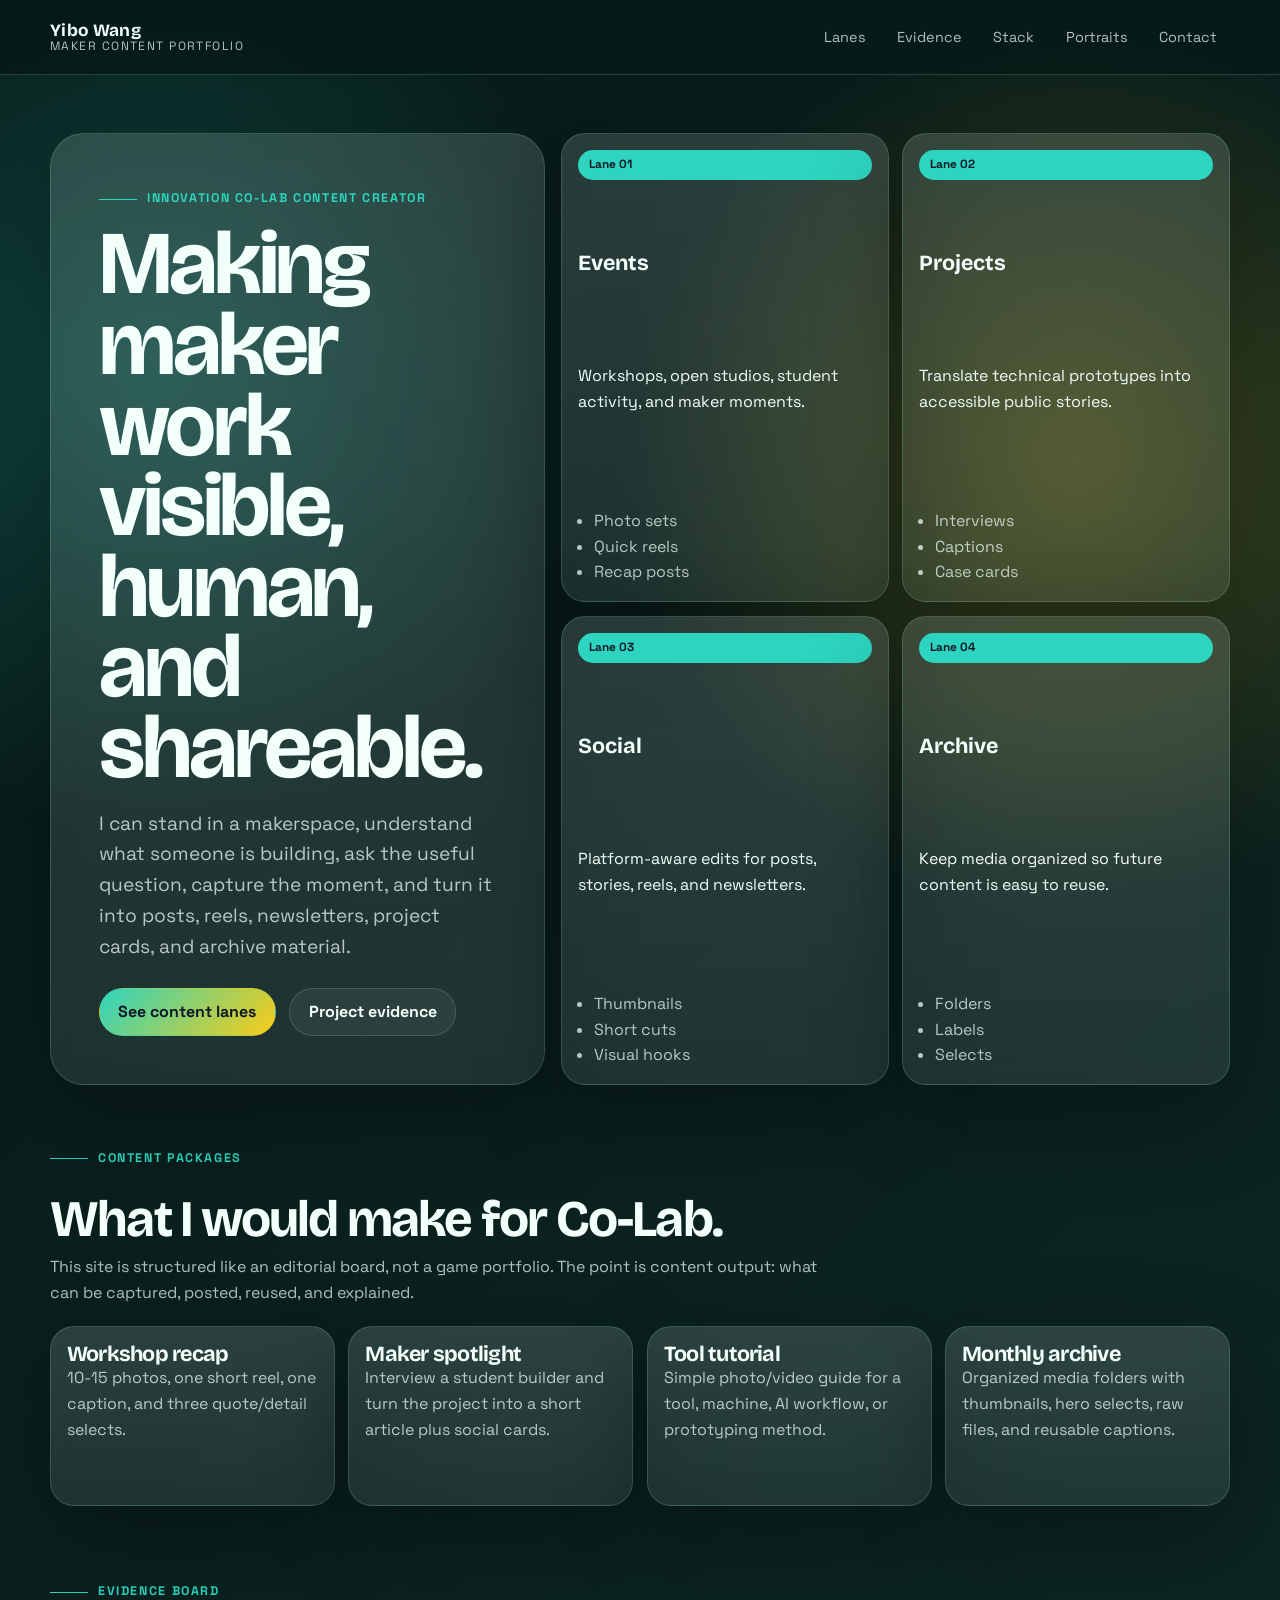
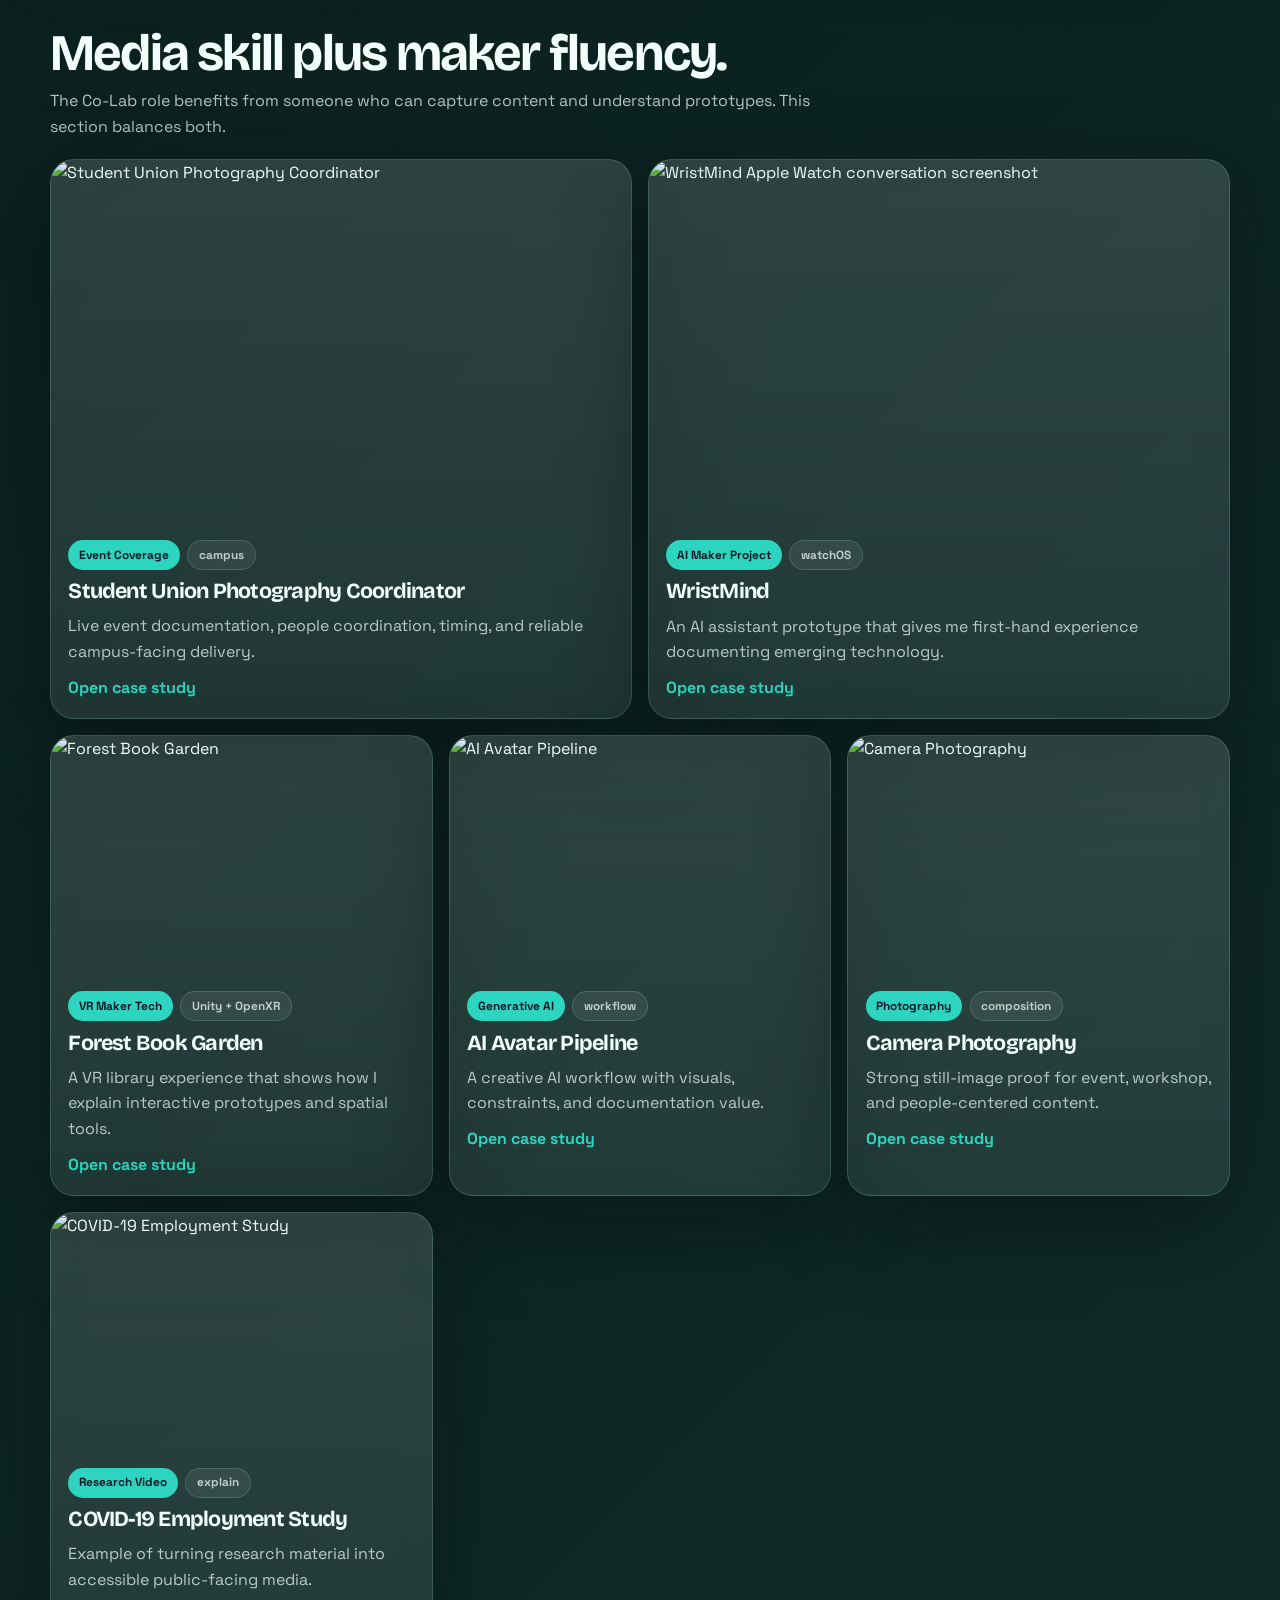
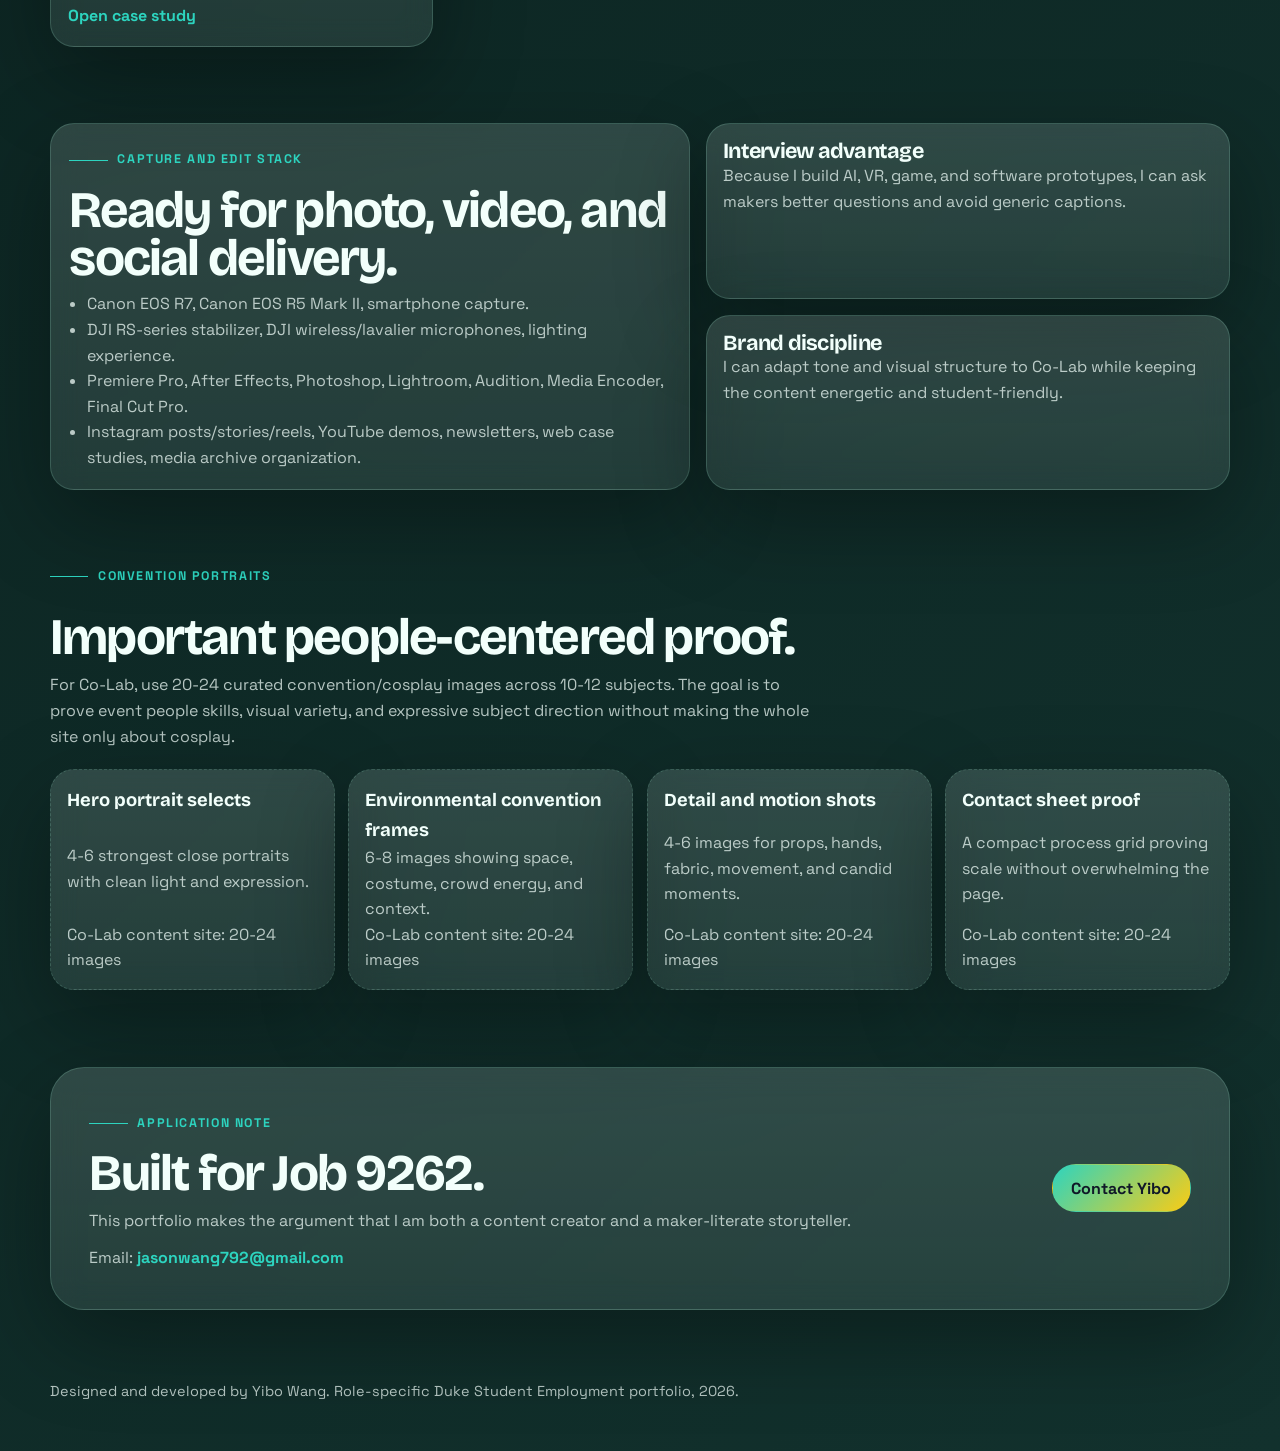
==== index.html @ 89c92d52 "Build role-specific Duke portfolio site shell" ====
<!DOCTYPE html><html lang="en"><head><meta charset="UTF-8"><meta name="viewport" content="width=device-width, initial-scale=1.0"><title>Yibo Wang | Innovation Co-Lab Content Creator Portfolio</title><meta name="description" content="Role-specific content creator portfolio for Duke Innovation Co-Lab."><meta property="og:title" content="Yibo Wang | Innovation Co-Lab Content Creator Portfolio"><meta property="og:description" content="Role-specific content creator portfolio for Duke Innovation Co-Lab."><meta property="og:type" content="website"><link rel="preconnect" href="https://fonts.googleapis.com"><link rel="preconnect" href="https://fonts.gstatic.com" crossorigin><link href="https://fonts.googleapis.com/css2?family=Bricolage+Grotesque:wght@500;700;800&family=Space+Grotesk:wght@400;500;700&display=swap" rel="stylesheet"><link rel="stylesheet" href="assets/css/role-site.css"></head><body class="theme-maker"><header class="site-header"><div class="container header-row"><a class="brand" href="#top"><strong>Yibo Wang</strong><span>Maker Content Portfolio</span></a><nav class="site-nav"><ul><li><a href="#lanes">Lanes</a></li><li><a href="#features">Evidence</a></li><li><a href="#gear">Stack</a></li><li><a href="#portraits">Portraits</a></li><li><a href="#contact">Contact</a></li></ul></nav></div></header><main id="top">
<section class="maker-hero"><div class="container maker-board"><div class="maker-intro card"><div class="eyebrow">Innovation Co-Lab Content Creator</div><h1>Making maker work visible, human, and shareable.</h1><p class="lede">I can stand in a makerspace, understand what someone is building, ask the useful question, capture the moment, and turn it into posts, reels, newsletters, project cards, and archive material.</p><div class="actions"><a class="button" href="#lanes">See content lanes</a><a class="button-secondary" href="#features">Project evidence</a></div></div><div class="content-lanes"><article class="lane"><span class="tag">Lane 01</span><strong>Events</strong><p>Workshops, open studios, student activity, and maker moments.</p><ul><li>Photo sets</li><li>Quick reels</li><li>Recap posts</li></ul></article><article class="lane"><span class="tag">Lane 02</span><strong>Projects</strong><p>Translate technical prototypes into accessible public stories.</p><ul><li>Interviews</li><li>Captions</li><li>Case cards</li></ul></article><article class="lane"><span class="tag">Lane 03</span><strong>Social</strong><p>Platform-aware edits for posts, stories, reels, and newsletters.</p><ul><li>Thumbnails</li><li>Short cuts</li><li>Visual hooks</li></ul></article><article class="lane"><span class="tag">Lane 04</span><strong>Archive</strong><p>Keep media organized so future content is easy to reuse.</p><ul><li>Folders</li><li>Labels</li><li>Selects</li></ul></article></div></div></section>
<section class="section" id="lanes"><div class="container"><div class="section-heading"><div class="eyebrow">Content packages</div><h2>What I would make for Co-Lab.</h2><p>This site is structured like an editorial board, not a game portfolio. The point is content output: what can be captured, posted, reused, and explained.</p></div><div class="package-grid"><article class="mini-card"><h3>Workshop recap</h3><p>10-15 photos, one short reel, one caption, and three quote/detail selects.</p></article><article class="mini-card"><h3>Maker spotlight</h3><p>Interview a student builder and turn the project into a short article plus social cards.</p></article><article class="mini-card"><h3>Tool tutorial</h3><p>Simple photo/video guide for a tool, machine, AI workflow, or prototyping method.</p></article><article class="mini-card"><h3>Monthly archive</h3><p>Organized media folders with thumbnails, hero selects, raw files, and reusable captions.</p></article></div></div></section>
<section class="section" id="features"><div class="container"><div class="section-heading"><div class="eyebrow">Evidence board</div><h2>Media skill plus maker fluency.</h2><p>The Co-Lab role benefits from someone who can capture content and understand prototypes. This section balances both.</p></div><div class="maker-feature-grid"><article class="work-card"><img src="assets/images/volunteer-project1.JPG" alt="Student Union Photography Coordinator"><div class="card-body"><div class="tag-row"><span class="tag">Event Coverage</span><span class="pill">campus</span></div><h3>Student Union Photography Coordinator</h3><p>Live event documentation, people coordination, timing, and reliable campus-facing delivery.</p><a class="project-link" href="projects/volunteer-project1.html">Open case study</a></div></article><article class="work-card"><img src="assets/images/wristmind/conversation.png" alt="WristMind Apple Watch conversation screenshot"><div class="card-body"><div class="tag-row"><span class="tag">AI Maker Project</span><span class="pill">watchOS</span></div><h3>WristMind</h3><p>An AI assistant prototype that gives me first-hand experience documenting emerging technology.</p><a class="project-link" href="projects/wristmind.html">Open case study</a></div></article><article class="work-card"><img src="assets/images/game-project1.png" alt="Forest Book Garden"><div class="card-body"><div class="tag-row"><span class="tag">VR Maker Tech</span><span class="pill">Unity + OpenXR</span></div><h3>Forest Book Garden</h3><p>A VR library experience that shows how I explain interactive prototypes and spatial tools.</p><a class="project-link" href="projects/game-project1.html">Open case study</a></div></article><article class="work-card"><img src="assets/images/research-project2.png" alt="AI Avatar Pipeline"><div class="card-body"><div class="tag-row"><span class="tag">Generative AI</span><span class="pill">workflow</span></div><h3>AI Avatar Pipeline</h3><p>A creative AI workflow with visuals, constraints, and documentation value.</p><a class="project-link" href="projects/research-project2.html">Open case study</a></div></article><article class="work-card"><img src="assets/images/photography-project1.JPG" alt="Camera Photography"><div class="card-body"><div class="tag-row"><span class="tag">Photography</span><span class="pill">composition</span></div><h3>Camera Photography</h3><p>Strong still-image proof for event, workshop, and people-centered content.</p><a class="project-link" href="projects/photography-project1.html">Open case study</a></div></article><article class="work-card"><img src="assets/images/video-project2.png" alt="COVID-19 Employment Study"><div class="card-body"><div class="tag-row"><span class="tag">Research Video</span><span class="pill">explain</span></div><h3>COVID-19 Employment Study</h3><p>Example of turning research material into accessible public-facing media.</p><a class="project-link" href="projects/video-project2.html">Open case study</a></div></article></div></div></section>
<section class="section" id="gear"><div class="container editorial-grid"><div class="gear-card"><div class="eyebrow">Capture and edit stack</div><h2>Ready for photo, video, and social delivery.</h2><ul><li>Canon EOS R7, Canon EOS R5 Mark II, smartphone capture.</li><li>DJI RS-series stabilizer, DJI wireless/lavalier microphones, lighting experience.</li><li>Premiere Pro, After Effects, Photoshop, Lightroom, Audition, Media Encoder, Final Cut Pro.</li><li>Instagram posts/stories/reels, YouTube demos, newsletters, web case studies, media archive organization.</li></ul></div><div class="editorial-stack"><article class="mini-card"><h3>Interview advantage</h3><p>Because I build AI, VR, game, and software prototypes, I can ask makers better questions and avoid generic captions.</p></article><article class="mini-card"><h3>Brand discipline</h3><p>I can adapt tone and visual structure to Co-Lab while keeping the content energetic and student-friendly.</p></article></div></div></section>
<section class="section" id="portraits"><div class="container"><div class="section-heading"><div class="eyebrow">Convention portraits</div><h2>Important people-centered proof.</h2><p>For Co-Lab, use 20-24 curated convention/cosplay images across 10-12 subjects. The goal is to prove event people skills, visual variety, and expressive subject direction without making the whole site only about cosplay.</p></div><div class="grid-4"><article class="placeholder-card"><strong>Hero portrait selects</strong><span>4-6 strongest close portraits with clean light and expression.</span><span>Co-Lab content site: 20-24 images</span></article><article class="placeholder-card"><strong>Environmental convention frames</strong><span>6-8 images showing space, costume, crowd energy, and context.</span><span>Co-Lab content site: 20-24 images</span></article><article class="placeholder-card"><strong>Detail and motion shots</strong><span>4-6 images for props, hands, fabric, movement, and candid moments.</span><span>Co-Lab content site: 20-24 images</span></article><article class="placeholder-card"><strong>Contact sheet proof</strong><span>A compact process grid proving scale without overwhelming the page.</span><span>Co-Lab content site: 20-24 images</span></article></div></div></section>
<section class="section" id="contact"><div class="container contact-card card"><div><div class="eyebrow">Application note</div><h2>Built for Job 9262.</h2><p>This portfolio makes the argument that I am both a content creator and a maker-literate storyteller.</p><p>Email: <a class="project-link" href="mailto:jasonwang792@gmail.com">jasonwang792@gmail.com</a></p></div><a class="button" href="mailto:jasonwang792@gmail.com">Contact Yibo</a></div></section>
</main><footer class="footer"><div class="container">Designed and developed by Yibo Wang. Role-specific Duke Student Employment portfolio, 2026.</div></footer></body></html>
---- assets/css/role-site.css ----
:root {
  --bg: #0c111d;
  --bg2: #152036;
  --surface: rgba(255,255,255,.08);
  --surface2: rgba(255,255,255,.13);
  --text: #f7f3ea;
  --muted: rgba(247,243,234,.72);
  --line: rgba(255,255,255,.16);
  --accent: #6ee7b7;
  --accent2: #60a5fa;
  --ink: #101828;
  --shadow: 0 30px 90px rgba(0,0,0,.32);
  --radius-xl: 34px;
  --radius-lg: 24px;
  --radius-md: 16px;
  --max: 1180px;
}
.theme-cinema { --bg:#130d0b; --bg2:#281611; --surface:rgba(255,241,224,.09); --surface2:rgba(255,241,224,.15); --text:#fff6ed; --muted:rgba(255,246,237,.72); --line:rgba(255,214,173,.18); --accent:#ffb703; --accent2:#f97316; }
.theme-maker { --bg:#071a18; --bg2:#12312d; --surface:rgba(237,255,249,.09); --surface2:rgba(237,255,249,.15); --text:#f2fffb; --muted:rgba(242,255,251,.73); --line:rgba(165,243,214,.18); --accent:#2dd4bf; --accent2:#facc15; }
.theme-athletics { --bg:#001a57; --bg2:#062d78; --surface:rgba(255,255,255,.10); --surface2:rgba(255,255,255,.16); --text:#fff; --muted:rgba(255,255,255,.76); --line:rgba(255,255,255,.20); --accent:#fff; --accent2:#8ec5ff; }
*{box-sizing:border-box} html{scroll-behavior:smooth} body{margin:0;color:var(--text);font-family:'Space Grotesk','Segoe UI',sans-serif;line-height:1.6;background:radial-gradient(circle at 12% 8%,color-mix(in srgb,var(--accent) 24%,transparent),transparent 29rem),radial-gradient(circle at 84% 10%,color-mix(in srgb,var(--accent2) 24%,transparent),transparent 28rem),linear-gradient(135deg,var(--bg),var(--bg2));overflow-x:hidden} a{color:inherit} img{display:block;max-width:100%}.container{width:min(calc(100% - 2rem),var(--max));margin:0 auto}.site-header{position:sticky;top:0;z-index:40;border-bottom:1px solid var(--line);background:color-mix(in srgb,var(--bg) 82%,transparent);backdrop-filter:blur(18px)}.header-row{min-height:74px;display:flex;align-items:center;justify-content:space-between;gap:1rem}.brand{display:grid;text-decoration:none;line-height:1.1}.brand strong{font-family:'Bricolage Grotesque','Space Grotesk',sans-serif;font-size:1.08rem;letter-spacing:.02em}.brand span{color:var(--muted);font-size:.75rem;letter-spacing:.12em;text-transform:uppercase}.site-nav ul{display:flex;flex-wrap:wrap;align-items:center;gap:.32rem;margin:0;padding:0;list-style:none}.site-nav a{text-decoration:none;color:var(--muted);padding:.62rem .82rem;border-radius:999px;font-size:.9rem}.site-nav a:hover{background:var(--surface);color:var(--text)}h1,h2,h3{font-family:'Bricolage Grotesque','Space Grotesk',sans-serif;letter-spacing:-.035em}h1{margin:0;font-size:clamp(3rem,7vw,6.4rem);line-height:.9}h2{margin:0;font-size:clamp(2.05rem,4vw,3.6rem);line-height:.94}h3{margin:0;font-size:1.35rem;line-height:1.05}.eyebrow{display:inline-flex;align-items:center;gap:.6rem;margin-bottom:.95rem;color:var(--accent);font-size:.78rem;font-weight:850;letter-spacing:.13em;text-transform:uppercase}.eyebrow:before{content:'';width:2.4rem;height:1px;background:currentColor}.lede{margin:1.25rem 0 0;color:var(--muted);font-size:clamp(1.02rem,1.6vw,1.2rem);max-width:50rem}.section{padding:2.4rem 0}.section-heading{display:grid;gap:.7rem;margin-bottom:1.25rem}.section-heading p{margin:0;color:var(--muted);max-width:48rem}.button,.button-secondary{display:inline-flex;align-items:center;justify-content:center;min-height:48px;padding:0 1.15rem;border-radius:999px;text-decoration:none;font-weight:850;border:1px solid transparent}.button{color:var(--ink);background:linear-gradient(135deg,var(--accent),var(--accent2))}.theme-athletics .button{color:#001a57}.button-secondary{border-color:var(--line);background:rgba(255,255,255,.06);color:var(--text)}.actions{display:flex;flex-wrap:wrap;gap:.85rem;margin-top:1.6rem}.card,.work-card,.mini-card,.note-card,.gear-card,.placeholder-card,.matrix,.lane,.score-card,.story-card{border:1px solid var(--line);background:linear-gradient(180deg,var(--surface2),var(--surface));box-shadow:var(--shadow);backdrop-filter:blur(14px)}.work-card{border-radius:var(--radius-lg);overflow:hidden}.work-card img{width:100%;aspect-ratio:16/10;object-fit:cover}.card-body{display:grid;gap:.65rem;padding:1.08rem}.work-card p,.mini-card p,.note-card p,.gear-card p,.story-card p,.score-card p{margin:0;color:var(--muted)}.tag-row{display:flex;flex-wrap:wrap;gap:.45rem}.tag,.pill{display:inline-flex;align-items:center;min-height:30px;padding:0 .68rem;border-radius:999px;font-size:.74rem;font-weight:850}.tag{color:var(--ink);background:var(--accent)}.theme-athletics .tag{color:#001a57}.pill{color:var(--muted);background:rgba(255,255,255,.07);border:1px solid var(--line)}.project-link{color:var(--accent);font-weight:850;text-decoration:none}.project-link:hover{text-decoration:underline}.grid-2{display:grid;grid-template-columns:repeat(2,minmax(0,1fr));gap:1rem}.grid-3{display:grid;grid-template-columns:repeat(3,minmax(0,1fr));gap:1rem}.grid-4{display:grid;grid-template-columns:repeat(4,minmax(0,1fr));gap:.85rem}.placeholder-card{min-height:185px;border-radius:var(--radius-lg);padding:1rem;display:flex;flex-direction:column;justify-content:space-between;border-style:dashed}.placeholder-card strong{font-family:'Bricolage Grotesque',sans-serif;font-size:1.15rem}.placeholder-card span{color:var(--muted)}.note{padding:1rem;border-radius:var(--radius-lg);border:1px solid var(--line);background:rgba(255,255,255,.06);color:var(--muted)}.contact-card{border-radius:var(--radius-xl);padding:clamp(1.4rem,4vw,2.4rem);display:grid;grid-template-columns:1fr auto;gap:1rem;align-items:center}.contact-card p{color:var(--muted);margin:.7rem 0 0;max-width:48rem}.footer{padding:2rem 0 3rem;color:var(--muted);font-size:.9rem}

/* AI lab layout */
.ai-hero{padding:4.2rem 0 2rem}.ai-hero-grid{display:grid;grid-template-columns:minmax(0,1fr) minmax(320px,.72fr);gap:1rem;align-items:stretch}.ai-main{border-radius:var(--radius-xl);padding:clamp(1.7rem,4vw,3.1rem);position:relative;overflow:hidden}.ai-main:after{content:'eval';position:absolute;right:-.5rem;bottom:-2rem;color:rgba(255,255,255,.045);font-family:'Bricolage Grotesque';font-size:12rem;font-weight:800;letter-spacing:-.08em}.terminal-card{border-radius:var(--radius-xl);padding:1rem;display:grid;gap:.75rem}.terminal-card pre{margin:0;white-space:pre-wrap;color:#d1fae5;background:#020617;border:1px solid rgba(148,163,184,.22);border-radius:22px;padding:1rem;font-size:.9rem}.lab-stack{display:grid;gap:.75rem}.mini-card{border-radius:var(--radius-lg);padding:1rem}.matrix{border-radius:var(--radius-xl);overflow:hidden}.matrix-row{display:grid;grid-template-columns:1.1fr .95fr .95fr .85fr;border-top:1px solid var(--line)}.matrix-row:first-child{border-top:0}.matrix-row>*{padding:1rem;border-left:1px solid var(--line)}.matrix-row>*:first-child{border-left:0}.matrix-head{background:rgba(255,255,255,.08);font-weight:850;color:var(--accent)}.toolkit-grid{display:grid;grid-template-columns:1.2fr .8fr;gap:1rem}.toolkit-list{display:grid;gap:.7rem}.toolkit-list .mini-card{display:grid;grid-template-columns:auto 1fr;gap:.8rem;align-items:start}.number{display:inline-grid;place-items:center;width:38px;height:38px;border-radius:50%;background:var(--accent);color:var(--ink);font-weight:900}

/* Cinema layout */
.cinema-hero{padding:3.2rem 0 1.5rem}.cinema-frame{border-radius:42px;overflow:hidden;position:relative;min-height:620px;display:grid;grid-template-rows:1fr auto;background:#070403;box-shadow:var(--shadow)}.cinema-frame:before,.cinema-frame:after{content:'';position:absolute;left:0;right:0;height:36px;background:repeating-linear-gradient(90deg,rgba(255,255,255,.18) 0 34px,transparent 34px 58px);z-index:2}.cinema-frame:before{top:0}.cinema-frame:after{bottom:0}.cinema-image{position:absolute;inset:0;width:100%;height:100%;object-fit:cover;opacity:.56}.cinema-copy{position:relative;z-index:3;align-self:end;padding:clamp(2rem,5vw,4rem);max-width:850px}.cinema-copy h1{max-width:11ch;text-shadow:0 16px 45px rgba(0,0,0,.55)}.reel-strip{position:relative;z-index:3;display:grid;grid-template-columns:repeat(4,1fr);gap:.6rem;padding:0 clamp(1rem,3vw,2rem) 2rem}.reel-strip a{display:grid;text-decoration:none;border:1px solid var(--line);border-radius:18px;overflow:hidden;background:rgba(0,0,0,.38)}.reel-strip img{aspect-ratio:16/9;object-fit:cover}.reel-strip span{padding:.65rem;font-weight:800}.lead-layout{display:grid;grid-template-columns:minmax(0,1.35fr) minmax(280px,.65fr);gap:1rem}.lead-layout .work-card:first-child img{aspect-ratio:16/9}.production-board{display:grid;grid-template-columns:repeat(3,1fr);gap:1rem}.gear-card{border-radius:var(--radius-lg);padding:1.15rem}.gear-card ul{margin:.6rem 0 0;padding-left:1.1rem;color:var(--muted)}.portrait-stage{display:grid;grid-template-columns:.72fr 1.28fr;gap:1rem;align-items:stretch}

/* Maker layout */
.maker-hero{padding:3.6rem 0 1.6rem}.maker-board{display:grid;grid-template-columns:.85fr 1.15fr;gap:1rem}.maker-intro{border-radius:var(--radius-xl);padding:clamp(1.7rem,4vw,3rem)}.content-lanes{display:grid;grid-template-columns:repeat(2,1fr);gap:.85rem}.lane{border-radius:var(--radius-lg);padding:1rem;min-height:210px;display:grid;align-content:space-between}.lane strong{font-family:'Bricolage Grotesque';font-size:1.35rem}.lane ul{margin:.7rem 0 0;padding-left:1rem;color:var(--muted)}.editorial-grid{display:grid;grid-template-columns:1.1fr .9fr;gap:1rem}.editorial-stack{display:grid;gap:1rem}.package-grid{display:grid;grid-template-columns:repeat(4,1fr);gap:.85rem}.package-grid .mini-card{min-height:180px}.maker-feature-grid{display:grid;grid-template-columns:repeat(6,1fr);gap:1rem}.maker-feature-grid .work-card:nth-child(1){grid-column:span 3}.maker-feature-grid .work-card:nth-child(2){grid-column:span 3}.maker-feature-grid .work-card{grid-column:span 2}

/* Athletics layout */
.athletics-hero{padding:3.4rem 0 1.7rem}.scoreboard{border-radius:28px;overflow:hidden;background:#00103a;border:1px solid var(--line);box-shadow:var(--shadow)}.score-top{display:grid;grid-template-columns:1fr auto 1fr;align-items:center;gap:1rem;padding:1rem 1.25rem;background:rgba(255,255,255,.1);border-bottom:1px solid var(--line);font-weight:900;letter-spacing:.12em;text-transform:uppercase}.score-number{font-family:'Bricolage Grotesque';font-size:clamp(2.8rem,8vw,7rem);line-height:.85}.score-body{display:grid;grid-template-columns:minmax(0,1fr) minmax(300px,.76fr);gap:1rem;padding:clamp(1.4rem,4vw,2.5rem)}.score-body h1{max-width:12ch}.score-card{border-radius:var(--radius-lg);padding:1rem;background:rgba(255,255,255,.1);border:1px solid var(--line)}.motion-board{display:grid;grid-template-columns:1.2fr .8fr;gap:1rem}.motion-board .work-card:first-child img{aspect-ratio:16/8}.support-grid{display:grid;grid-template-columns:repeat(5,1fr);gap:.75rem}.support-grid .mini-card{min-height:170px}.action-stack{display:grid;gap:1rem}.action-stack .work-card{display:grid;grid-template-columns:220px 1fr}.action-stack .work-card img{height:100%;aspect-ratio:auto}

@media(max-width:980px){.ai-hero-grid,.toolkit-grid,.lead-layout,.portrait-stage,.maker-board,.editorial-grid,.score-body,.motion-board{grid-template-columns:1fr}.grid-2,.grid-3,.grid-4,.production-board,.package-grid,.support-grid,.content-lanes{grid-template-columns:1fr}.matrix-row{grid-template-columns:1fr}.matrix-row>*{border-left:0;border-top:1px solid var(--line)}.matrix-row>*:first-child{border-top:0}.reel-strip{grid-template-columns:1fr 1fr}.maker-feature-grid,.maker-feature-grid .work-card{display:grid;grid-template-columns:1fr;grid-column:auto}.action-stack .work-card{grid-template-columns:1fr}.site-nav ul{display:none}.contact-card{grid-template-columns:1fr}.cinema-frame{min-height:560px}.score-top{grid-template-columns:1fr;text-align:center}}
@media(max-width:640px){.reel-strip{grid-template-columns:1fr}.cinema-copy{padding-top:5rem}.cinema-frame{min-height:680px}}
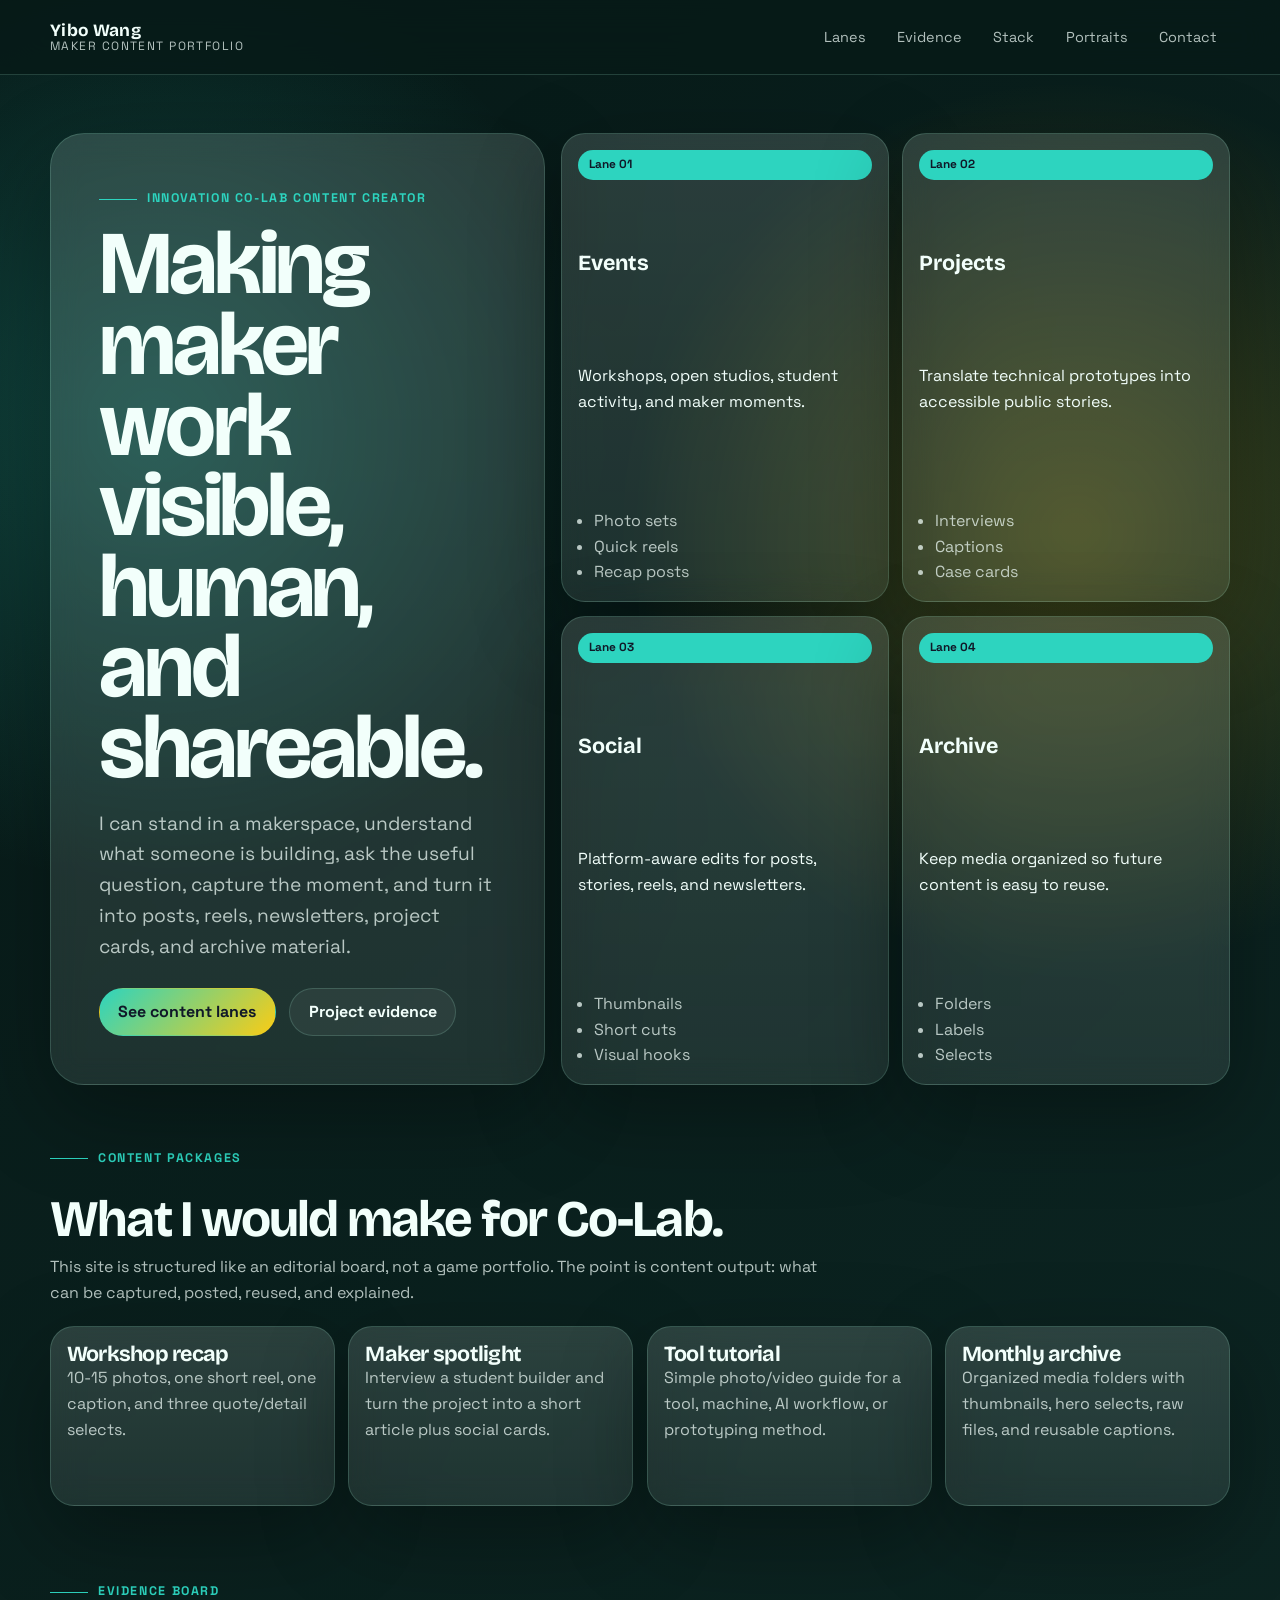
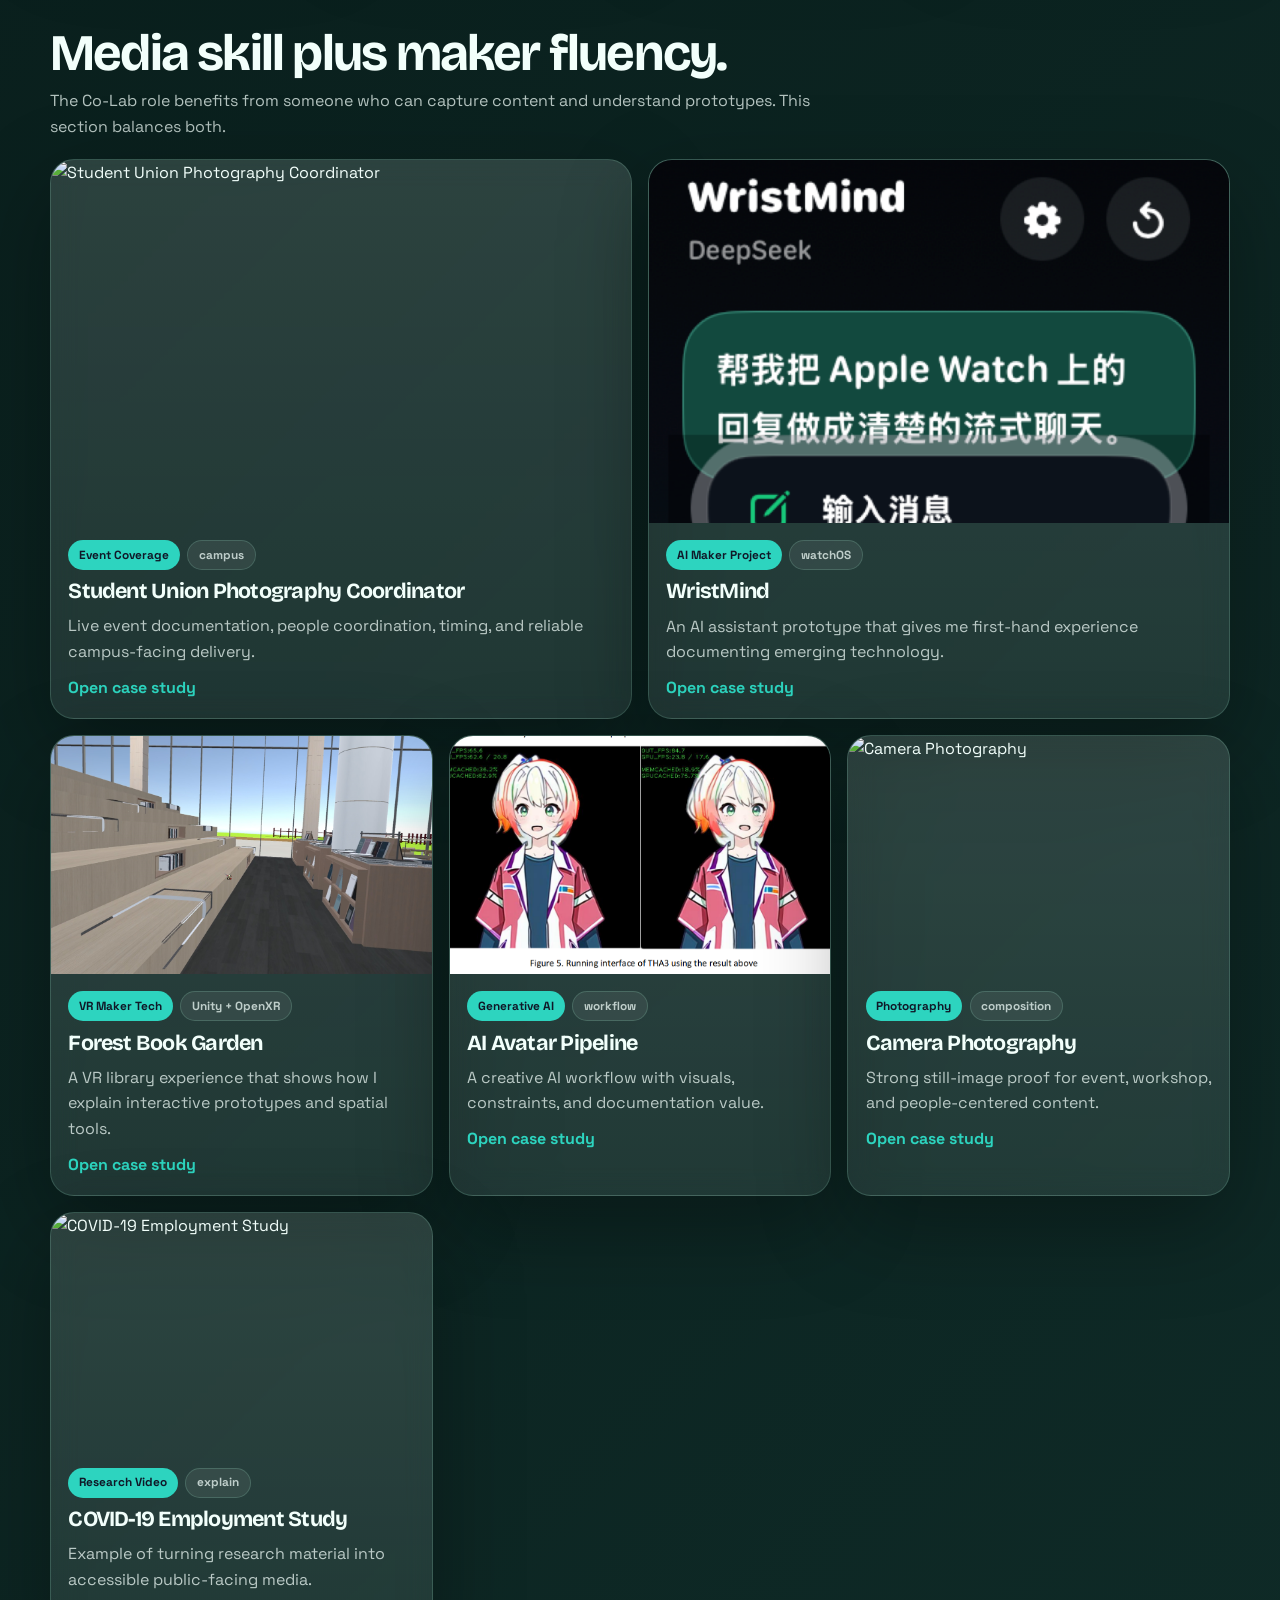
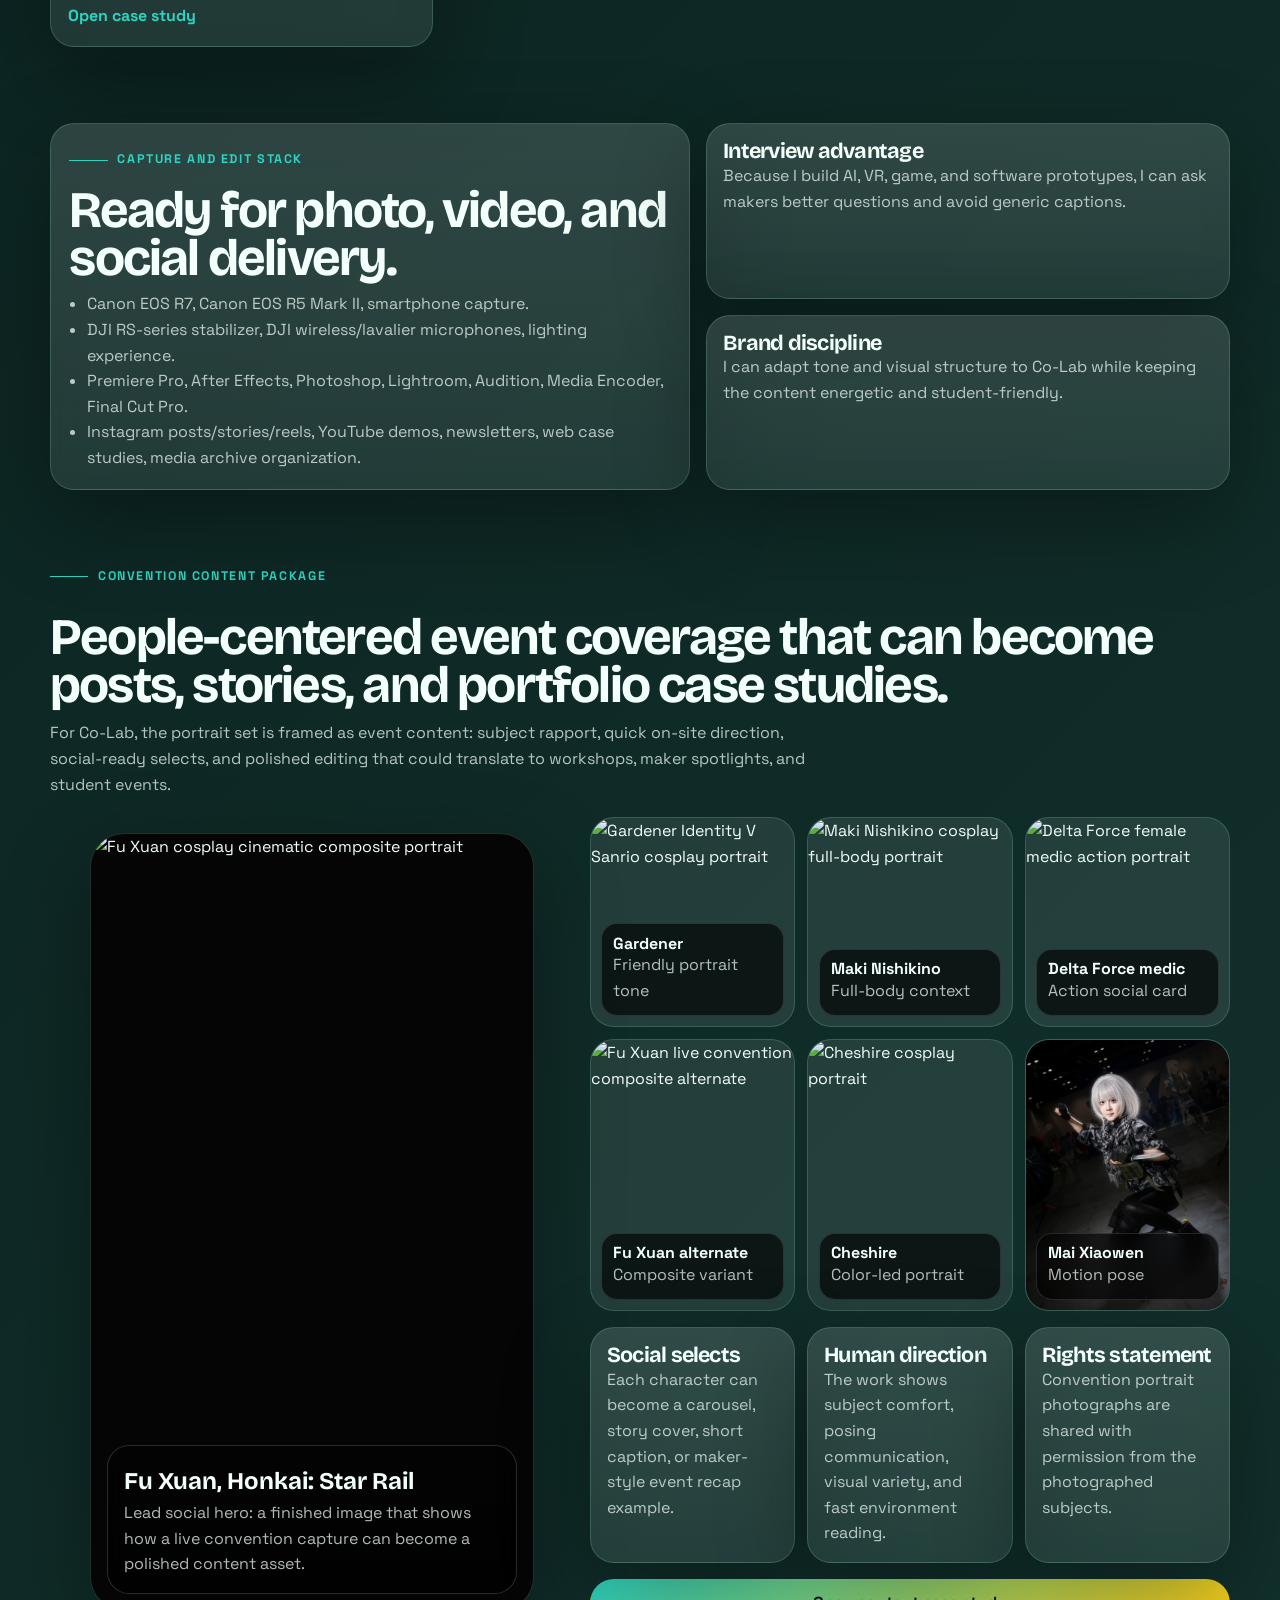
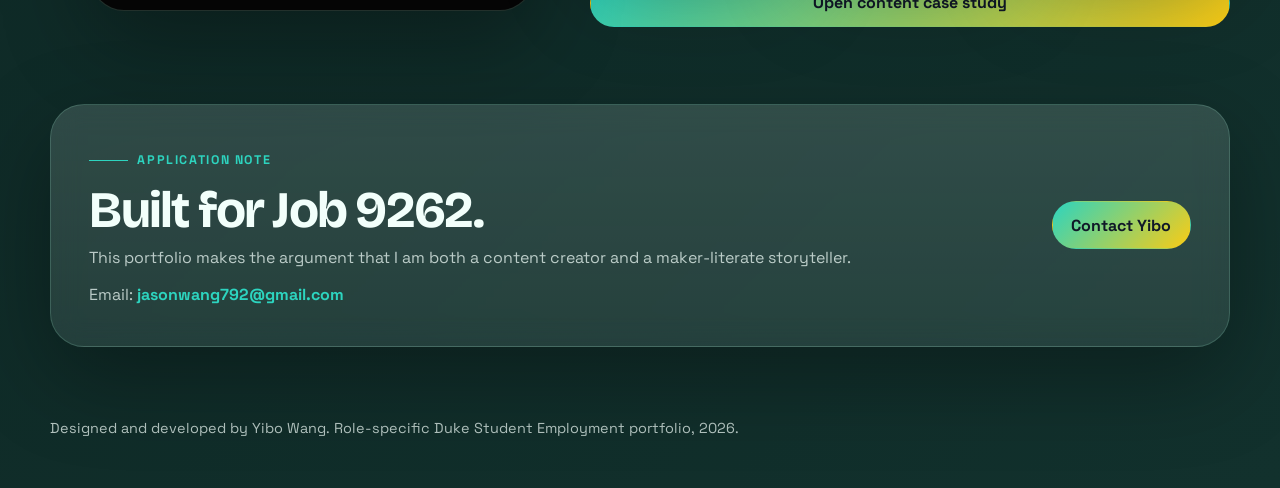
==== commit bb28107b: "Add convention content case study" ====
--- a/index.html
+++ b/index.html
@@ -3,6 +3,6 @@
 <section class="section" id="lanes"><div class="container"><div class="section-heading"><div class="eyebrow">Content packages</div><h2>What I would make for Co-Lab.</h2><p>This site is structured like an editorial board, not a game portfolio. The point is content output: what can be captured, posted, reused, and explained.</p></div><div class="package-grid"><article class="mini-card"><h3>Workshop recap</h3><p>10-15 photos, one short reel, one caption, and three quote/detail selects.</p></article><article class="mini-card"><h3>Maker spotlight</h3><p>Interview a student builder and turn the project into a short article plus social cards.</p></article><article class="mini-card"><h3>Tool tutorial</h3><p>Simple photo/video guide for a tool, machine, AI workflow, or prototyping method.</p></article><article class="mini-card"><h3>Monthly archive</h3><p>Organized media folders with thumbnails, hero selects, raw files, and reusable captions.</p></article></div></div></section>
 <section class="section" id="features"><div class="container"><div class="section-heading"><div class="eyebrow">Evidence board</div><h2>Media skill plus maker fluency.</h2><p>The Co-Lab role benefits from someone who can capture content and understand prototypes. This section balances both.</p></div><div class="maker-feature-grid"><article class="work-card"><img src="assets/images/volunteer-project1.JPG" alt="Student Union Photography Coordinator"><div class="card-body"><div class="tag-row"><span class="tag">Event Coverage</span><span class="pill">campus</span></div><h3>Student Union Photography Coordinator</h3><p>Live event documentation, people coordination, timing, and reliable campus-facing delivery.</p><a class="project-link" href="projects/volunteer-project1.html">Open case study</a></div></article><article class="work-card"><img src="assets/images/wristmind/conversation.png" alt="WristMind Apple Watch conversation screenshot"><div class="card-body"><div class="tag-row"><span class="tag">AI Maker Project</span><span class="pill">watchOS</span></div><h3>WristMind</h3><p>An AI assistant prototype that gives me first-hand experience documenting emerging technology.</p><a class="project-link" href="projects/wristmind.html">Open case study</a></div></article><article class="work-card"><img src="assets/images/game-project1.png" alt="Forest Book Garden"><div class="card-body"><div class="tag-row"><span class="tag">VR Maker Tech</span><span class="pill">Unity + OpenXR</span></div><h3>Forest Book Garden</h3><p>A VR library experience that shows how I explain interactive prototypes and spatial tools.</p><a class="project-link" href="projects/game-project1.html">Open case study</a></div></article><article class="work-card"><img src="assets/images/research-project2.png" alt="AI Avatar Pipeline"><div class="card-body"><div class="tag-row"><span class="tag">Generative AI</span><span class="pill">workflow</span></div><h3>AI Avatar Pipeline</h3><p>A creative AI workflow with visuals, constraints, and documentation value.</p><a class="project-link" href="projects/research-project2.html">Open case study</a></div></article><article class="work-card"><img src="assets/images/photography-project1.JPG" alt="Camera Photography"><div class="card-body"><div class="tag-row"><span class="tag">Photography</span><span class="pill">composition</span></div><h3>Camera Photography</h3><p>Strong still-image proof for event, workshop, and people-centered content.</p><a class="project-link" href="projects/photography-project1.html">Open case study</a></div></article><article class="work-card"><img src="assets/images/video-project2.png" alt="COVID-19 Employment Study"><div class="card-body"><div class="tag-row"><span class="tag">Research Video</span><span class="pill">explain</span></div><h3>COVID-19 Employment Study</h3><p>Example of turning research material into accessible public-facing media.</p><a class="project-link" href="projects/video-project2.html">Open case study</a></div></article></div></div></section>
 <section class="section" id="gear"><div class="container editorial-grid"><div class="gear-card"><div class="eyebrow">Capture and edit stack</div><h2>Ready for photo, video, and social delivery.</h2><ul><li>Canon EOS R7, Canon EOS R5 Mark II, smartphone capture.</li><li>DJI RS-series stabilizer, DJI wireless/lavalier microphones, lighting experience.</li><li>Premiere Pro, After Effects, Photoshop, Lightroom, Audition, Media Encoder, Final Cut Pro.</li><li>Instagram posts/stories/reels, YouTube demos, newsletters, web case studies, media archive organization.</li></ul></div><div class="editorial-stack"><article class="mini-card"><h3>Interview advantage</h3><p>Because I build AI, VR, game, and software prototypes, I can ask makers better questions and avoid generic captions.</p></article><article class="mini-card"><h3>Brand discipline</h3><p>I can adapt tone and visual structure to Co-Lab while keeping the content energetic and student-friendly.</p></article></div></div></section>
-<section class="section" id="portraits"><div class="container"><div class="section-heading"><div class="eyebrow">Convention portraits</div><h2>Important people-centered proof.</h2><p>For Co-Lab, use 20-24 curated convention/cosplay images across 10-12 subjects. The goal is to prove event people skills, visual variety, and expressive subject direction without making the whole site only about cosplay.</p></div><div class="grid-4"><article class="placeholder-card"><strong>Hero portrait selects</strong><span>4-6 strongest close portraits with clean light and expression.</span><span>Co-Lab content site: 20-24 images</span></article><article class="placeholder-card"><strong>Environmental convention frames</strong><span>6-8 images showing space, costume, crowd energy, and context.</span><span>Co-Lab content site: 20-24 images</span></article><article class="placeholder-card"><strong>Detail and motion shots</strong><span>4-6 images for props, hands, fabric, movement, and candid moments.</span><span>Co-Lab content site: 20-24 images</span></article><article class="placeholder-card"><strong>Contact sheet proof</strong><span>A compact process grid proving scale without overwhelming the page.</span><span>Co-Lab content site: 20-24 images</span></article></div></div></section>
+<section class="section" id="portraits"><div class="container"><div class="section-heading"><div class="eyebrow">Convention content package</div><h2>People-centered event coverage that can become posts, stories, and portfolio case studies.</h2><p>For Co-Lab, the portrait set is framed as event content: subject rapport, quick on-site direction, social-ready selects, and polished editing that could translate to workshops, maker spotlights, and student events.</p></div><div class="convention-showcase"><figure class="convention-hero"><img src="assets/images/convention/fuxuan-hero.jpg" alt="Fu Xuan cosplay cinematic composite portrait"><figcaption><strong>Fu Xuan, Honkai: Star Rail</strong><span>Lead social hero: a finished image that shows how a live convention capture can become a polished content asset.</span></figcaption></figure><div class="convention-copy"><div class="convention-grid"><a class="convention-card" href="projects/convention-portraits.html"><img src="assets/images/convention/gardener-sanrio.JPG" alt="Gardener Identity V Sanrio cosplay portrait"><figcaption><strong>Gardener</strong><span>Friendly portrait tone</span></figcaption></a><a class="convention-card" href="projects/convention-portraits.html"><img src="assets/images/convention/maki-nishikino.JPG" alt="Maki Nishikino cosplay full-body portrait"><figcaption><strong>Maki Nishikino</strong><span>Full-body context</span></figcaption></a><a class="convention-card" href="projects/convention-portraits.html"><img src="assets/images/convention/delta-medic-close.jpg" alt="Delta Force female medic action portrait"><figcaption><strong>Delta Force medic</strong><span>Action social card</span></figcaption></a><a class="convention-card" href="projects/convention-portraits.html"><img src="assets/images/convention/fuxuan-composite.png" alt="Fu Xuan live convention composite alternate"><figcaption><strong>Fu Xuan alternate</strong><span>Composite variant</span></figcaption></a><a class="convention-card" href="projects/convention-portraits.html"><img src="assets/images/convention/cheshire.jpg" alt="Cheshire cosplay portrait"><figcaption><strong>Cheshire</strong><span>Color-led portrait</span></figcaption></a><a class="convention-card" href="projects/convention-portraits.html"><img src="assets/images/convention/mai-xiaowen-knife.jpg" alt="Mai Xiaowen tactical knife pose portrait"><figcaption><strong>Mai Xiaowen</strong><span>Motion pose</span></figcaption></a></div><div class="convention-meta"><article class="mini-card"><h3>Social selects</h3><p>Each character can become a carousel, story cover, short caption, or maker-style event recap example.</p></article><article class="mini-card"><h3>Human direction</h3><p>The work shows subject comfort, posing communication, visual variety, and fast environment reading.</p></article><article class="mini-card"><h3>Rights statement</h3><p>Convention portrait photographs are shared with permission from the photographed subjects.</p></article></div><a class="button" href="projects/convention-portraits.html">Open content case study</a></div></div></div></section>
 <section class="section" id="contact"><div class="container contact-card card"><div><div class="eyebrow">Application note</div><h2>Built for Job 9262.</h2><p>This portfolio makes the argument that I am both a content creator and a maker-literate storyteller.</p><p>Email: <a class="project-link" href="mailto:jasonwang792@gmail.com">jasonwang792@gmail.com</a></p></div><a class="button" href="mailto:jasonwang792@gmail.com">Contact Yibo</a></div></section>
 </main><footer class="footer"><div class="container">Designed and developed by Yibo Wang. Role-specific Duke Student Employment portfolio, 2026.</div></footer></body></html>
--- a/assets/css/role-site.css
+++ b/assets/css/role-site.css
@@ -25,7 +25,7 @@
 .ai-hero{padding:4.2rem 0 2rem}.ai-hero-grid{display:grid;grid-template-columns:minmax(0,1fr) minmax(320px,.72fr);gap:1rem;align-items:stretch}.ai-main{border-radius:var(--radius-xl);padding:clamp(1.7rem,4vw,3.1rem);position:relative;overflow:hidden}.ai-main:after{content:'eval';position:absolute;right:-.5rem;bottom:-2rem;color:rgba(255,255,255,.045);font-family:'Bricolage Grotesque';font-size:12rem;font-weight:800;letter-spacing:-.08em}.terminal-card{border-radius:var(--radius-xl);padding:1rem;display:grid;gap:.75rem}.terminal-card pre{margin:0;white-space:pre-wrap;color:#d1fae5;background:#020617;border:1px solid rgba(148,163,184,.22);border-radius:22px;padding:1rem;font-size:.9rem}.lab-stack{display:grid;gap:.75rem}.mini-card{border-radius:var(--radius-lg);padding:1rem}.matrix{border-radius:var(--radius-xl);overflow:hidden}.matrix-row{display:grid;grid-template-columns:1.1fr .95fr .95fr .85fr;border-top:1px solid var(--line)}.matrix-row:first-child{border-top:0}.matrix-row>*{padding:1rem;border-left:1px solid var(--line)}.matrix-row>*:first-child{border-left:0}.matrix-head{background:rgba(255,255,255,.08);font-weight:850;color:var(--accent)}.toolkit-grid{display:grid;grid-template-columns:1.2fr .8fr;gap:1rem}.toolkit-list{display:grid;gap:.7rem}.toolkit-list .mini-card{display:grid;grid-template-columns:auto 1fr;gap:.8rem;align-items:start}.number{display:inline-grid;place-items:center;width:38px;height:38px;border-radius:50%;background:var(--accent);color:var(--ink);font-weight:900}
 
 /* Cinema layout */
-.cinema-hero{padding:3.2rem 0 1.5rem}.cinema-frame{border-radius:42px;overflow:hidden;position:relative;min-height:620px;display:grid;grid-template-rows:1fr auto;background:#070403;box-shadow:var(--shadow)}.cinema-frame:before,.cinema-frame:after{content:'';position:absolute;left:0;right:0;height:36px;background:repeating-linear-gradient(90deg,rgba(255,255,255,.18) 0 34px,transparent 34px 58px);z-index:2}.cinema-frame:before{top:0}.cinema-frame:after{bottom:0}.cinema-image{position:absolute;inset:0;width:100%;height:100%;object-fit:cover;opacity:.56}.cinema-copy{position:relative;z-index:3;align-self:end;padding:clamp(2rem,5vw,4rem);max-width:850px}.cinema-copy h1{max-width:11ch;text-shadow:0 16px 45px rgba(0,0,0,.55)}.reel-strip{position:relative;z-index:3;display:grid;grid-template-columns:repeat(4,1fr);gap:.6rem;padding:0 clamp(1rem,3vw,2rem) 2rem}.reel-strip a{display:grid;text-decoration:none;border:1px solid var(--line);border-radius:18px;overflow:hidden;background:rgba(0,0,0,.38)}.reel-strip img{aspect-ratio:16/9;object-fit:cover}.reel-strip span{padding:.65rem;font-weight:800}.lead-layout{display:grid;grid-template-columns:minmax(0,1.35fr) minmax(280px,.65fr);gap:1rem}.lead-layout .work-card:first-child img{aspect-ratio:16/9}.production-board{display:grid;grid-template-columns:repeat(3,1fr);gap:1rem}.gear-card{border-radius:var(--radius-lg);padding:1.15rem}.gear-card ul{margin:.6rem 0 0;padding-left:1.1rem;color:var(--muted)}.portrait-stage{display:grid;grid-template-columns:.72fr 1.28fr;gap:1rem;align-items:stretch}
+.cinema-hero{padding:3.2rem 0 1.5rem}.cinema-frame{border-radius:42px;overflow:hidden;position:relative;min-height:620px;display:grid;grid-template-rows:1fr auto;background:#070403;box-shadow:var(--shadow)}.cinema-frame:before,.cinema-frame:after{content:'';position:absolute;left:0;right:0;height:36px;background:repeating-linear-gradient(90deg,rgba(255,255,255,.18) 0 34px,transparent 34px 58px);z-index:2}.cinema-frame:before{top:0}.cinema-frame:after{bottom:0}.cinema-image{position:absolute;inset:0;width:100%;height:100%;object-fit:cover;opacity:.56}.cinema-copy{position:relative;z-index:3;align-self:end;padding:clamp(2rem,5vw,4rem);max-width:850px}.cinema-copy h1{max-width:11ch;text-shadow:0 16px 45px rgba(0,0,0,.55)}.reel-strip{position:relative;z-index:3;display:grid;grid-template-columns:repeat(4,1fr);gap:.6rem;padding:0 clamp(1rem,3vw,2rem) 2rem}.reel-strip a{display:grid;text-decoration:none;border:1px solid var(--line);border-radius:18px;overflow:hidden;background:rgba(0,0,0,.38)}.reel-strip img{aspect-ratio:16/9;object-fit:cover}.reel-strip span{padding:.65rem;font-weight:800}.lead-layout{display:grid;grid-template-columns:minmax(0,1.35fr) minmax(280px,.65fr);gap:1rem}.lead-layout .work-card:first-child img{aspect-ratio:16/9}.production-board{display:grid;grid-template-columns:repeat(3,1fr);gap:1rem}.gear-card{border-radius:var(--radius-lg);padding:1.15rem}.gear-card ul{margin:.6rem 0 0;padding-left:1.1rem;color:var(--muted)}.portrait-stage{display:grid;grid-template-columns:.72fr 1.28fr;gap:1rem;align-items:stretch}.convention-showcase{display:grid;grid-template-columns:minmax(0,.9fr) minmax(0,1.1fr);gap:1rem;align-items:stretch}.convention-hero{position:relative;min-height:540px;border-radius:var(--radius-xl);overflow:hidden;border:1px solid var(--line);box-shadow:var(--shadow);background:#050505}.convention-hero img{width:100%;height:100%;object-fit:cover}.convention-hero figcaption{position:absolute;left:1rem;right:1rem;bottom:1rem;padding:1rem;border-radius:22px;background:linear-gradient(180deg,rgba(0,0,0,.18),rgba(0,0,0,.72));border:1px solid rgba(255,255,255,.16);backdrop-filter:blur(12px)}.convention-hero strong{display:block;font-family:'Bricolage Grotesque';font-size:1.5rem}.convention-hero span,.convention-card span,.convention-note{color:var(--muted)}.convention-copy{display:grid;gap:1rem}.convention-grid{display:grid;grid-template-columns:repeat(3,minmax(0,1fr));gap:.75rem}.convention-card{position:relative;overflow:hidden;min-height:210px;border-radius:var(--radius-lg);border:1px solid var(--line);background:var(--surface);text-decoration:none}.convention-card img{width:100%;height:100%;object-fit:cover;transition:transform .35s ease}.convention-card:hover img{transform:scale(1.04)}.convention-card figcaption{position:absolute;inset:auto .65rem .65rem .65rem;padding:.7rem;border-radius:16px;background:rgba(0,0,0,.64);border:1px solid rgba(255,255,255,.13);backdrop-filter:blur(10px)}.convention-card strong{display:block;line-height:1.05}.convention-meta{display:grid;grid-template-columns:repeat(3,minmax(0,1fr));gap:.75rem}.convention-meta .mini-card{min-height:150px}.convention-note{padding:.9rem;border:1px solid var(--line);border-radius:var(--radius-lg);background:rgba(255,255,255,.06)}
 
 /* Maker layout */
 .maker-hero{padding:3.6rem 0 1.6rem}.maker-board{display:grid;grid-template-columns:.85fr 1.15fr;gap:1rem}.maker-intro{border-radius:var(--radius-xl);padding:clamp(1.7rem,4vw,3rem)}.content-lanes{display:grid;grid-template-columns:repeat(2,1fr);gap:.85rem}.lane{border-radius:var(--radius-lg);padding:1rem;min-height:210px;display:grid;align-content:space-between}.lane strong{font-family:'Bricolage Grotesque';font-size:1.35rem}.lane ul{margin:.7rem 0 0;padding-left:1rem;color:var(--muted)}.editorial-grid{display:grid;grid-template-columns:1.1fr .9fr;gap:1rem}.editorial-stack{display:grid;gap:1rem}.package-grid{display:grid;grid-template-columns:repeat(4,1fr);gap:.85rem}.package-grid .mini-card{min-height:180px}.maker-feature-grid{display:grid;grid-template-columns:repeat(6,1fr);gap:1rem}.maker-feature-grid .work-card:nth-child(1){grid-column:span 3}.maker-feature-grid .work-card:nth-child(2){grid-column:span 3}.maker-feature-grid .work-card{grid-column:span 2}
@@ -33,5 +33,5 @@
 /* Athletics layout */
 .athletics-hero{padding:3.4rem 0 1.7rem}.scoreboard{border-radius:28px;overflow:hidden;background:#00103a;border:1px solid var(--line);box-shadow:var(--shadow)}.score-top{display:grid;grid-template-columns:1fr auto 1fr;align-items:center;gap:1rem;padding:1rem 1.25rem;background:rgba(255,255,255,.1);border-bottom:1px solid var(--line);font-weight:900;letter-spacing:.12em;text-transform:uppercase}.score-number{font-family:'Bricolage Grotesque';font-size:clamp(2.8rem,8vw,7rem);line-height:.85}.score-body{display:grid;grid-template-columns:minmax(0,1fr) minmax(300px,.76fr);gap:1rem;padding:clamp(1.4rem,4vw,2.5rem)}.score-body h1{max-width:12ch}.score-card{border-radius:var(--radius-lg);padding:1rem;background:rgba(255,255,255,.1);border:1px solid var(--line)}.motion-board{display:grid;grid-template-columns:1.2fr .8fr;gap:1rem}.motion-board .work-card:first-child img{aspect-ratio:16/8}.support-grid{display:grid;grid-template-columns:repeat(5,1fr);gap:.75rem}.support-grid .mini-card{min-height:170px}.action-stack{display:grid;gap:1rem}.action-stack .work-card{display:grid;grid-template-columns:220px 1fr}.action-stack .work-card img{height:100%;aspect-ratio:auto}
 
-@media(max-width:980px){.ai-hero-grid,.toolkit-grid,.lead-layout,.portrait-stage,.maker-board,.editorial-grid,.score-body,.motion-board{grid-template-columns:1fr}.grid-2,.grid-3,.grid-4,.production-board,.package-grid,.support-grid,.content-lanes{grid-template-columns:1fr}.matrix-row{grid-template-columns:1fr}.matrix-row>*{border-left:0;border-top:1px solid var(--line)}.matrix-row>*:first-child{border-top:0}.reel-strip{grid-template-columns:1fr 1fr}.maker-feature-grid,.maker-feature-grid .work-card{display:grid;grid-template-columns:1fr;grid-column:auto}.action-stack .work-card{grid-template-columns:1fr}.site-nav ul{display:none}.contact-card{grid-template-columns:1fr}.cinema-frame{min-height:560px}.score-top{grid-template-columns:1fr;text-align:center}}
+@media(max-width:980px){.ai-hero-grid,.toolkit-grid,.lead-layout,.portrait-stage,.convention-showcase,.maker-board,.editorial-grid,.score-body,.motion-board{grid-template-columns:1fr}.grid-2,.grid-3,.grid-4,.production-board,.package-grid,.support-grid,.content-lanes,.convention-grid,.convention-meta{grid-template-columns:1fr}.matrix-row{grid-template-columns:1fr}.matrix-row>*{border-left:0;border-top:1px solid var(--line)}.matrix-row>*:first-child{border-top:0}.reel-strip{grid-template-columns:1fr 1fr}.maker-feature-grid,.maker-feature-grid .work-card{display:grid;grid-template-columns:1fr;grid-column:auto}.action-stack .work-card{grid-template-columns:1fr}.site-nav ul{display:none}.contact-card{grid-template-columns:1fr}.cinema-frame{min-height:560px}.score-top{grid-template-columns:1fr;text-align:center}.convention-hero{min-height:460px}}
 @media(max-width:640px){.reel-strip{grid-template-columns:1fr}.cinema-copy{padding-top:5rem}.cinema-frame{min-height:680px}}
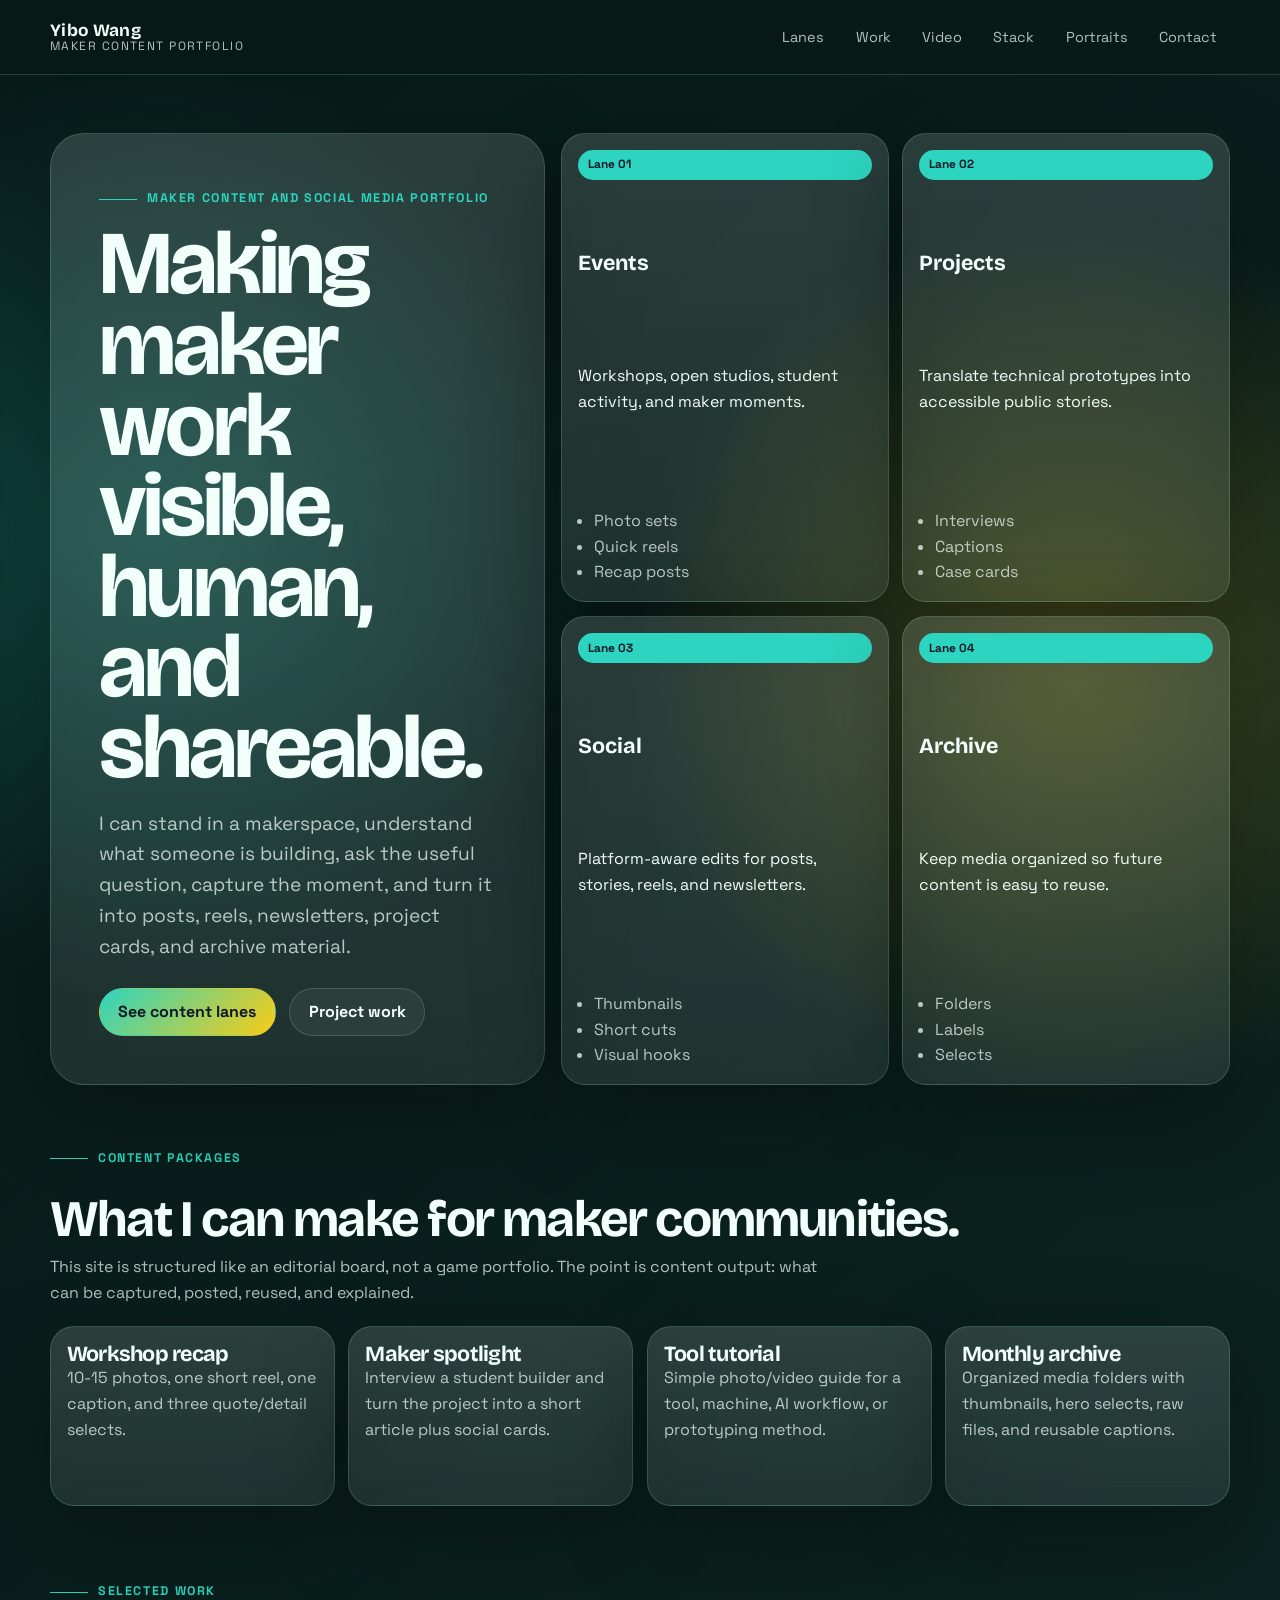
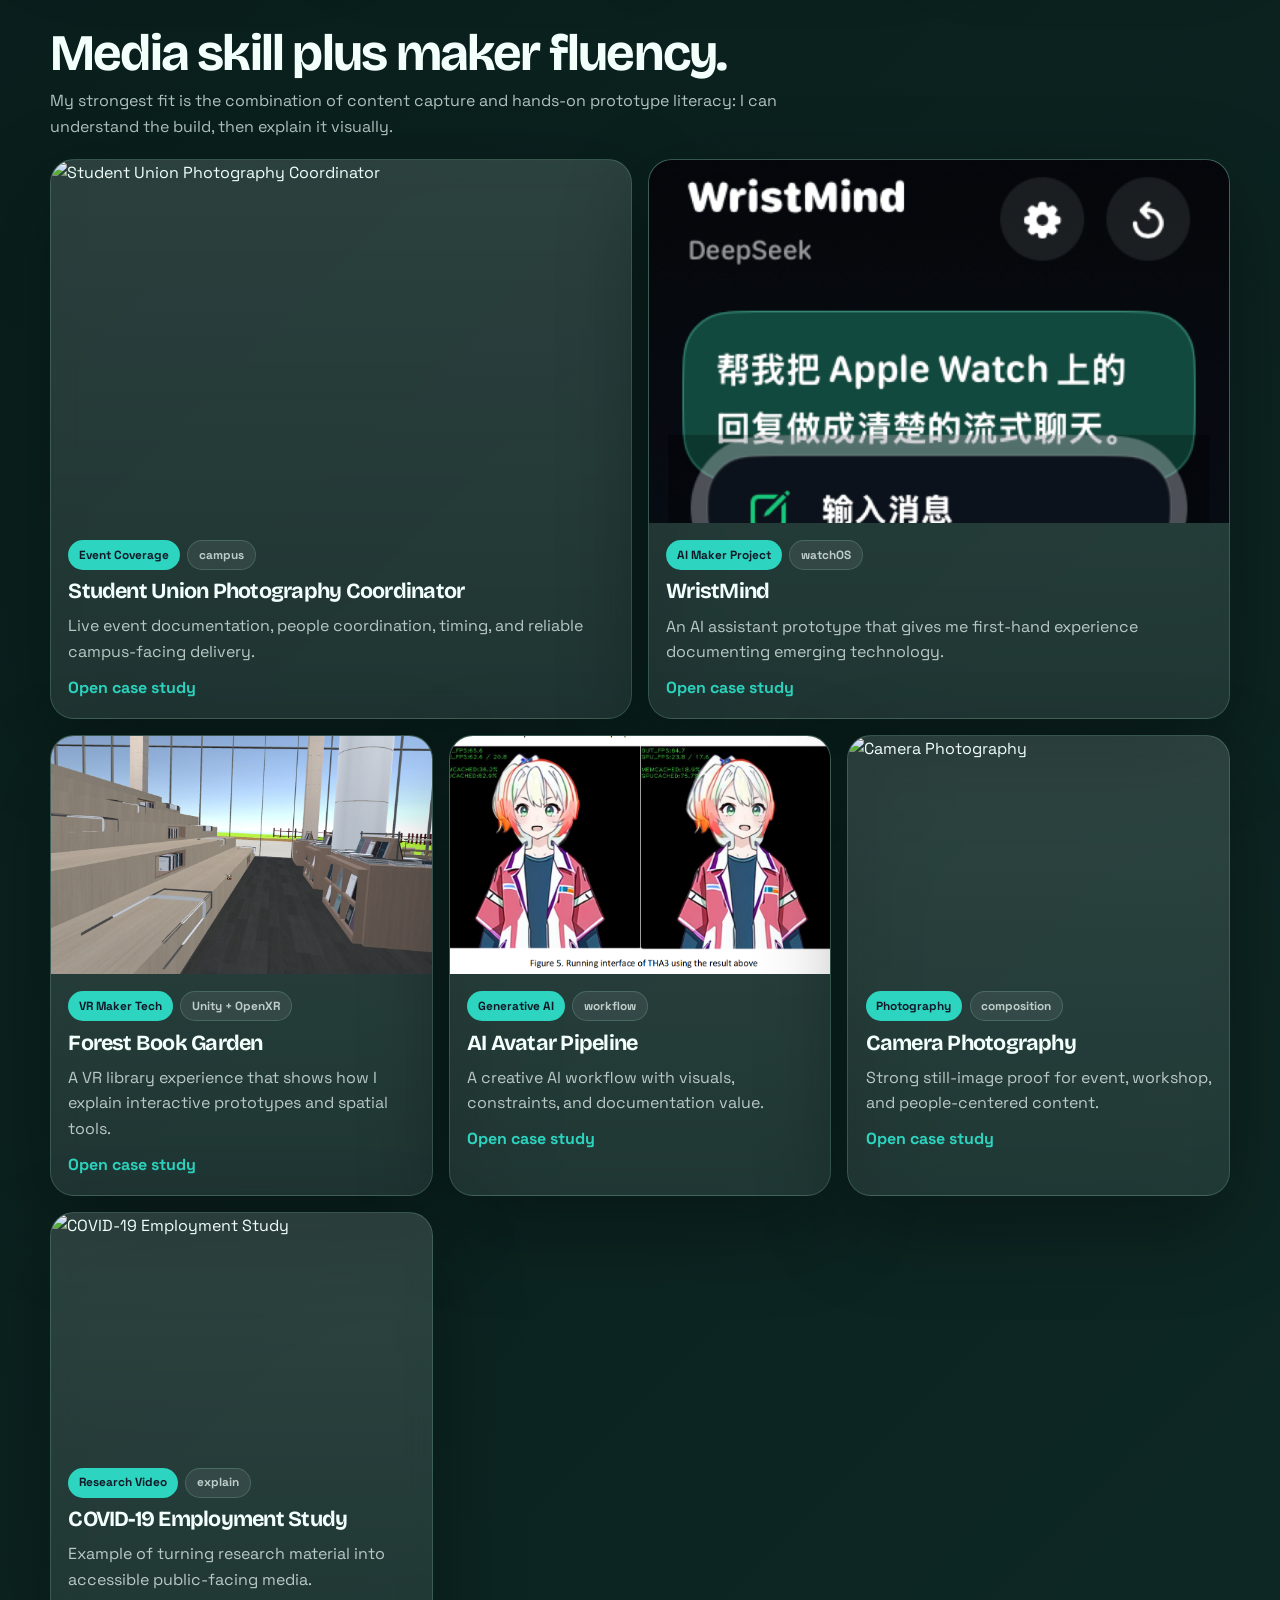
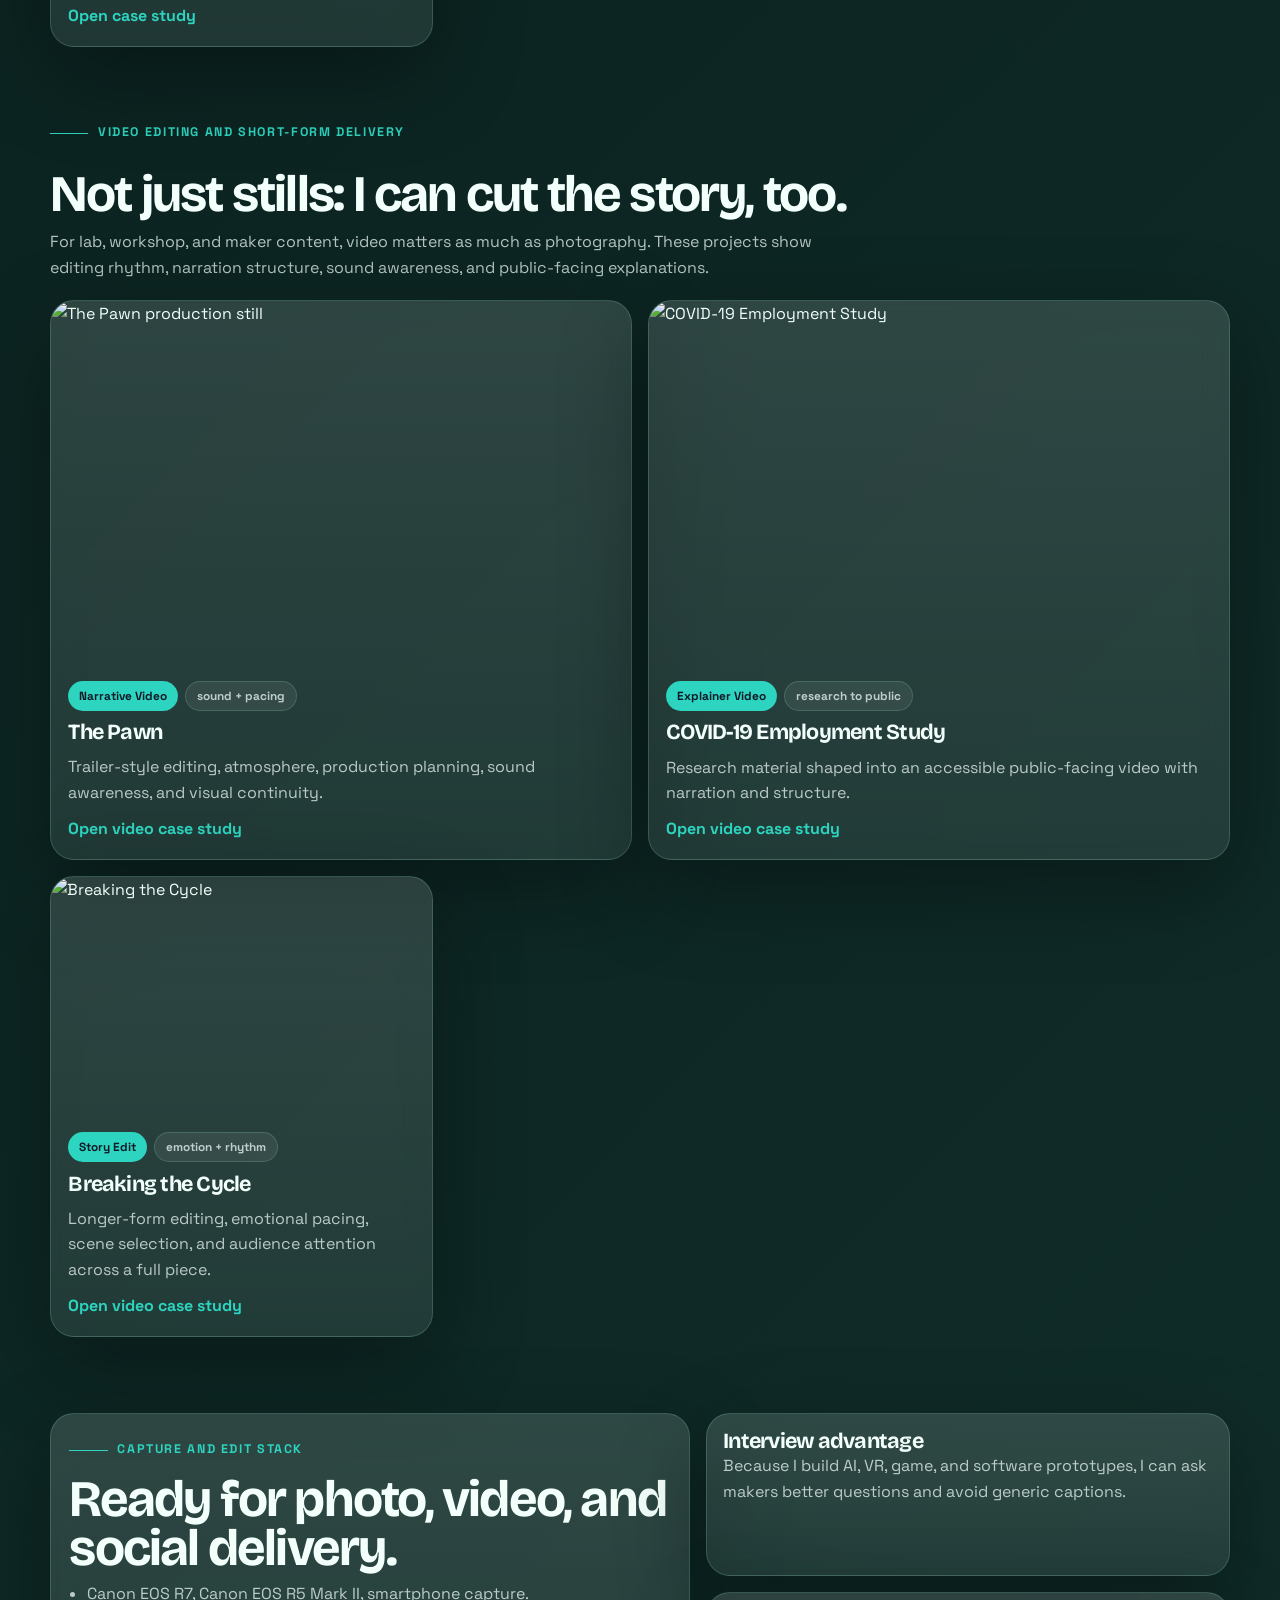
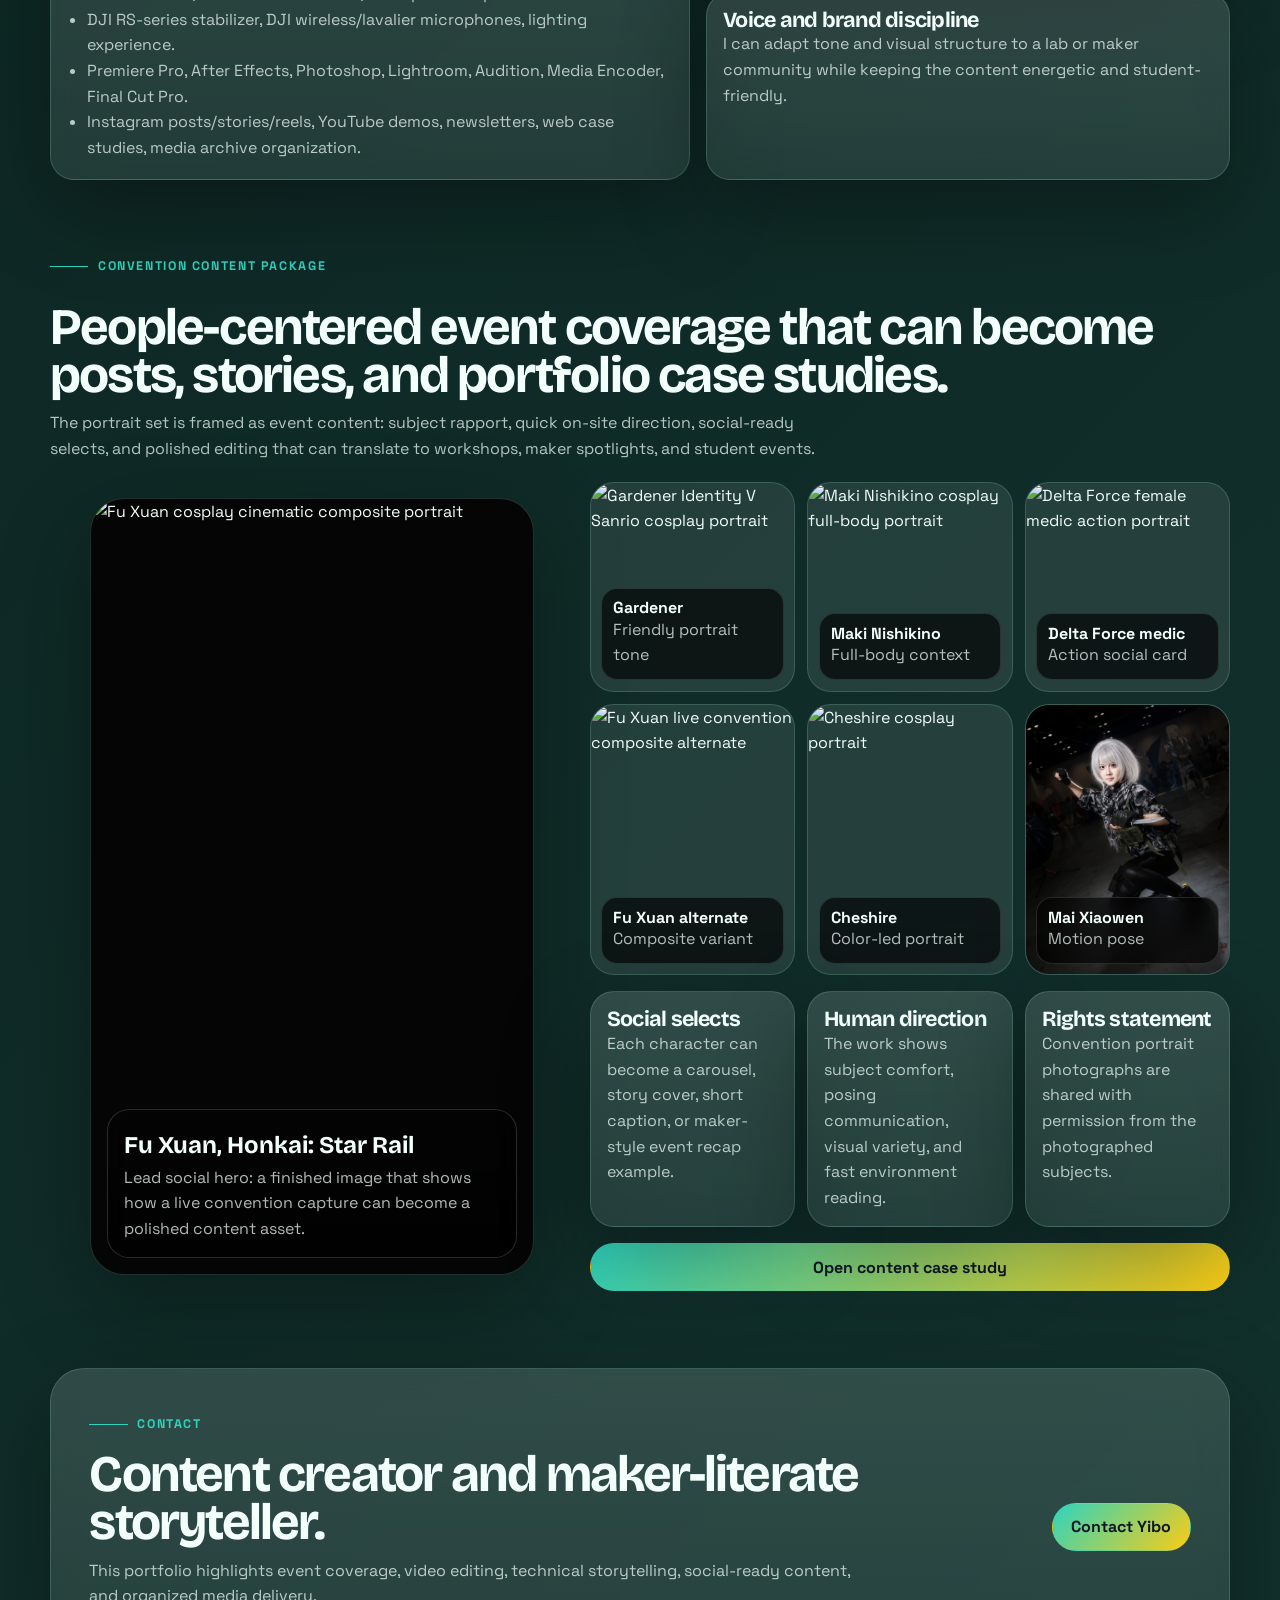
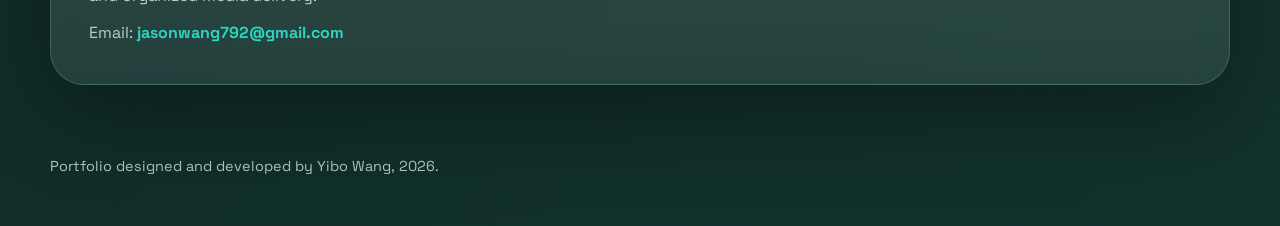
==== commit d9a8864a: "Polish portfolio copy and analytics" ====
--- a/index.html
+++ b/index.html
@@ -1,8 +1,9 @@
-<!DOCTYPE html><html lang="en"><head><meta charset="UTF-8"><meta name="viewport" content="width=device-width, initial-scale=1.0"><title>Yibo Wang | Innovation Co-Lab Content Creator Portfolio</title><meta name="description" content="Role-specific content creator portfolio for Duke Innovation Co-Lab."><meta property="og:title" content="Yibo Wang | Innovation Co-Lab Content Creator Portfolio"><meta property="og:description" content="Role-specific content creator portfolio for Duke Innovation Co-Lab."><meta property="og:type" content="website"><link rel="preconnect" href="https://fonts.googleapis.com"><link rel="preconnect" href="https://fonts.gstatic.com" crossorigin><link href="https://fonts.googleapis.com/css2?family=Bricolage+Grotesque:wght@500;700;800&family=Space+Grotesk:wght@400;500;700&display=swap" rel="stylesheet"><link rel="stylesheet" href="assets/css/role-site.css"></head><body class="theme-maker"><header class="site-header"><div class="container header-row"><a class="brand" href="#top"><strong>Yibo Wang</strong><span>Maker Content Portfolio</span></a><nav class="site-nav"><ul><li><a href="#lanes">Lanes</a></li><li><a href="#features">Evidence</a></li><li><a href="#gear">Stack</a></li><li><a href="#portraits">Portraits</a></li><li><a href="#contact">Contact</a></li></ul></nav></div></header><main id="top">
-<section class="maker-hero"><div class="container maker-board"><div class="maker-intro card"><div class="eyebrow">Innovation Co-Lab Content Creator</div><h1>Making maker work visible, human, and shareable.</h1><p class="lede">I can stand in a makerspace, understand what someone is building, ask the useful question, capture the moment, and turn it into posts, reels, newsletters, project cards, and archive material.</p><div class="actions"><a class="button" href="#lanes">See content lanes</a><a class="button-secondary" href="#features">Project evidence</a></div></div><div class="content-lanes"><article class="lane"><span class="tag">Lane 01</span><strong>Events</strong><p>Workshops, open studios, student activity, and maker moments.</p><ul><li>Photo sets</li><li>Quick reels</li><li>Recap posts</li></ul></article><article class="lane"><span class="tag">Lane 02</span><strong>Projects</strong><p>Translate technical prototypes into accessible public stories.</p><ul><li>Interviews</li><li>Captions</li><li>Case cards</li></ul></article><article class="lane"><span class="tag">Lane 03</span><strong>Social</strong><p>Platform-aware edits for posts, stories, reels, and newsletters.</p><ul><li>Thumbnails</li><li>Short cuts</li><li>Visual hooks</li></ul></article><article class="lane"><span class="tag">Lane 04</span><strong>Archive</strong><p>Keep media organized so future content is easy to reuse.</p><ul><li>Folders</li><li>Labels</li><li>Selects</li></ul></article></div></div></section>
-<section class="section" id="lanes"><div class="container"><div class="section-heading"><div class="eyebrow">Content packages</div><h2>What I would make for Co-Lab.</h2><p>This site is structured like an editorial board, not a game portfolio. The point is content output: what can be captured, posted, reused, and explained.</p></div><div class="package-grid"><article class="mini-card"><h3>Workshop recap</h3><p>10-15 photos, one short reel, one caption, and three quote/detail selects.</p></article><article class="mini-card"><h3>Maker spotlight</h3><p>Interview a student builder and turn the project into a short article plus social cards.</p></article><article class="mini-card"><h3>Tool tutorial</h3><p>Simple photo/video guide for a tool, machine, AI workflow, or prototyping method.</p></article><article class="mini-card"><h3>Monthly archive</h3><p>Organized media folders with thumbnails, hero selects, raw files, and reusable captions.</p></article></div></div></section>
-<section class="section" id="features"><div class="container"><div class="section-heading"><div class="eyebrow">Evidence board</div><h2>Media skill plus maker fluency.</h2><p>The Co-Lab role benefits from someone who can capture content and understand prototypes. This section balances both.</p></div><div class="maker-feature-grid"><article class="work-card"><img src="assets/images/volunteer-project1.JPG" alt="Student Union Photography Coordinator"><div class="card-body"><div class="tag-row"><span class="tag">Event Coverage</span><span class="pill">campus</span></div><h3>Student Union Photography Coordinator</h3><p>Live event documentation, people coordination, timing, and reliable campus-facing delivery.</p><a class="project-link" href="projects/volunteer-project1.html">Open case study</a></div></article><article class="work-card"><img src="assets/images/wristmind/conversation.png" alt="WristMind Apple Watch conversation screenshot"><div class="card-body"><div class="tag-row"><span class="tag">AI Maker Project</span><span class="pill">watchOS</span></div><h3>WristMind</h3><p>An AI assistant prototype that gives me first-hand experience documenting emerging technology.</p><a class="project-link" href="projects/wristmind.html">Open case study</a></div></article><article class="work-card"><img src="assets/images/game-project1.png" alt="Forest Book Garden"><div class="card-body"><div class="tag-row"><span class="tag">VR Maker Tech</span><span class="pill">Unity + OpenXR</span></div><h3>Forest Book Garden</h3><p>A VR library experience that shows how I explain interactive prototypes and spatial tools.</p><a class="project-link" href="projects/game-project1.html">Open case study</a></div></article><article class="work-card"><img src="assets/images/research-project2.png" alt="AI Avatar Pipeline"><div class="card-body"><div class="tag-row"><span class="tag">Generative AI</span><span class="pill">workflow</span></div><h3>AI Avatar Pipeline</h3><p>A creative AI workflow with visuals, constraints, and documentation value.</p><a class="project-link" href="projects/research-project2.html">Open case study</a></div></article><article class="work-card"><img src="assets/images/photography-project1.JPG" alt="Camera Photography"><div class="card-body"><div class="tag-row"><span class="tag">Photography</span><span class="pill">composition</span></div><h3>Camera Photography</h3><p>Strong still-image proof for event, workshop, and people-centered content.</p><a class="project-link" href="projects/photography-project1.html">Open case study</a></div></article><article class="work-card"><img src="assets/images/video-project2.png" alt="COVID-19 Employment Study"><div class="card-body"><div class="tag-row"><span class="tag">Research Video</span><span class="pill">explain</span></div><h3>COVID-19 Employment Study</h3><p>Example of turning research material into accessible public-facing media.</p><a class="project-link" href="projects/video-project2.html">Open case study</a></div></article></div></div></section>
-<section class="section" id="gear"><div class="container editorial-grid"><div class="gear-card"><div class="eyebrow">Capture and edit stack</div><h2>Ready for photo, video, and social delivery.</h2><ul><li>Canon EOS R7, Canon EOS R5 Mark II, smartphone capture.</li><li>DJI RS-series stabilizer, DJI wireless/lavalier microphones, lighting experience.</li><li>Premiere Pro, After Effects, Photoshop, Lightroom, Audition, Media Encoder, Final Cut Pro.</li><li>Instagram posts/stories/reels, YouTube demos, newsletters, web case studies, media archive organization.</li></ul></div><div class="editorial-stack"><article class="mini-card"><h3>Interview advantage</h3><p>Because I build AI, VR, game, and software prototypes, I can ask makers better questions and avoid generic captions.</p></article><article class="mini-card"><h3>Brand discipline</h3><p>I can adapt tone and visual structure to Co-Lab while keeping the content energetic and student-friendly.</p></article></div></div></section>
-<section class="section" id="portraits"><div class="container"><div class="section-heading"><div class="eyebrow">Convention content package</div><h2>People-centered event coverage that can become posts, stories, and portfolio case studies.</h2><p>For Co-Lab, the portrait set is framed as event content: subject rapport, quick on-site direction, social-ready selects, and polished editing that could translate to workshops, maker spotlights, and student events.</p></div><div class="convention-showcase"><figure class="convention-hero"><img src="assets/images/convention/fuxuan-hero.jpg" alt="Fu Xuan cosplay cinematic composite portrait"><figcaption><strong>Fu Xuan, Honkai: Star Rail</strong><span>Lead social hero: a finished image that shows how a live convention capture can become a polished content asset.</span></figcaption></figure><div class="convention-copy"><div class="convention-grid"><a class="convention-card" href="projects/convention-portraits.html"><img src="assets/images/convention/gardener-sanrio.JPG" alt="Gardener Identity V Sanrio cosplay portrait"><figcaption><strong>Gardener</strong><span>Friendly portrait tone</span></figcaption></a><a class="convention-card" href="projects/convention-portraits.html"><img src="assets/images/convention/maki-nishikino.JPG" alt="Maki Nishikino cosplay full-body portrait"><figcaption><strong>Maki Nishikino</strong><span>Full-body context</span></figcaption></a><a class="convention-card" href="projects/convention-portraits.html"><img src="assets/images/convention/delta-medic-close.jpg" alt="Delta Force female medic action portrait"><figcaption><strong>Delta Force medic</strong><span>Action social card</span></figcaption></a><a class="convention-card" href="projects/convention-portraits.html"><img src="assets/images/convention/fuxuan-composite.png" alt="Fu Xuan live convention composite alternate"><figcaption><strong>Fu Xuan alternate</strong><span>Composite variant</span></figcaption></a><a class="convention-card" href="projects/convention-portraits.html"><img src="assets/images/convention/cheshire.jpg" alt="Cheshire cosplay portrait"><figcaption><strong>Cheshire</strong><span>Color-led portrait</span></figcaption></a><a class="convention-card" href="projects/convention-portraits.html"><img src="assets/images/convention/mai-xiaowen-knife.jpg" alt="Mai Xiaowen tactical knife pose portrait"><figcaption><strong>Mai Xiaowen</strong><span>Motion pose</span></figcaption></a></div><div class="convention-meta"><article class="mini-card"><h3>Social selects</h3><p>Each character can become a carousel, story cover, short caption, or maker-style event recap example.</p></article><article class="mini-card"><h3>Human direction</h3><p>The work shows subject comfort, posing communication, visual variety, and fast environment reading.</p></article><article class="mini-card"><h3>Rights statement</h3><p>Convention portrait photographs are shared with permission from the photographed subjects.</p></article></div><a class="button" href="projects/convention-portraits.html">Open content case study</a></div></div></div></section>
-<section class="section" id="contact"><div class="container contact-card card"><div><div class="eyebrow">Application note</div><h2>Built for Job 9262.</h2><p>This portfolio makes the argument that I am both a content creator and a maker-literate storyteller.</p><p>Email: <a class="project-link" href="mailto:jasonwang792@gmail.com">jasonwang792@gmail.com</a></p></div><a class="button" href="mailto:jasonwang792@gmail.com">Contact Yibo</a></div></section>
-</main><footer class="footer"><div class="container">Designed and developed by Yibo Wang. Role-specific Duke Student Employment portfolio, 2026.</div></footer></body></html>
+<!DOCTYPE html><html lang="en"><head><meta charset="UTF-8"><meta name="viewport" content="width=device-width, initial-scale=1.0"><!-- Google tag (gtag.js) --><script async src="https://www.googletagmanager.com/gtag/js?id=G-P1YFTKP2V9"></script><script>window.dataLayer=window.dataLayer||[];function gtag(){dataLayer.push(arguments);}gtag('js',new Date());gtag('config','G-P1YFTKP2V9');</script><title>Yibo Wang | Maker Content Portfolio</title><meta name="description" content="Maker content, event media, video editing, and social storytelling portfolio by Yibo Wang."><meta property="og:title" content="Yibo Wang | Maker Content Portfolio"><meta property="og:description" content="Maker content, event media, video editing, and social storytelling portfolio by Yibo Wang."><meta property="og:type" content="website"><link rel="preconnect" href="https://fonts.googleapis.com"><link rel="preconnect" href="https://fonts.gstatic.com" crossorigin><link href="https://fonts.googleapis.com/css2?family=Bricolage+Grotesque:wght@500;700;800&family=Space+Grotesk:wght@400;500;700&display=swap" rel="stylesheet"><link rel="stylesheet" href="assets/css/role-site.css"></head><body class="theme-maker"><header class="site-header"><div class="container header-row"><a class="brand" href="#top"><strong>Yibo Wang</strong><span>Maker Content Portfolio</span></a><nav class="site-nav"><ul><li><a href="#lanes">Lanes</a></li><li><a href="#features">Work</a></li><li><a href="#video">Video</a></li><li><a href="#gear">Stack</a></li><li><a href="#portraits">Portraits</a></li><li><a href="#contact">Contact</a></li></ul></nav></div></header><main id="top">
+<section class="maker-hero"><div class="container maker-board"><div class="maker-intro card"><div class="eyebrow">Maker Content and Social Media Portfolio</div><h1>Making maker work visible, human, and shareable.</h1><p class="lede">I can stand in a makerspace, understand what someone is building, ask the useful question, capture the moment, and turn it into posts, reels, newsletters, project cards, and archive material.</p><div class="actions"><a class="button" href="#lanes">See content lanes</a><a class="button-secondary" href="#features">Project work</a></div></div><div class="content-lanes"><article class="lane"><span class="tag">Lane 01</span><strong>Events</strong><p>Workshops, open studios, student activity, and maker moments.</p><ul><li>Photo sets</li><li>Quick reels</li><li>Recap posts</li></ul></article><article class="lane"><span class="tag">Lane 02</span><strong>Projects</strong><p>Translate technical prototypes into accessible public stories.</p><ul><li>Interviews</li><li>Captions</li><li>Case cards</li></ul></article><article class="lane"><span class="tag">Lane 03</span><strong>Social</strong><p>Platform-aware edits for posts, stories, reels, and newsletters.</p><ul><li>Thumbnails</li><li>Short cuts</li><li>Visual hooks</li></ul></article><article class="lane"><span class="tag">Lane 04</span><strong>Archive</strong><p>Keep media organized so future content is easy to reuse.</p><ul><li>Folders</li><li>Labels</li><li>Selects</li></ul></article></div></div></section>
+<section class="section" id="lanes"><div class="container"><div class="section-heading"><div class="eyebrow">Content packages</div><h2>What I can make for maker communities.</h2><p>This site is structured like an editorial board, not a game portfolio. The point is content output: what can be captured, posted, reused, and explained.</p></div><div class="package-grid"><article class="mini-card"><h3>Workshop recap</h3><p>10-15 photos, one short reel, one caption, and three quote/detail selects.</p></article><article class="mini-card"><h3>Maker spotlight</h3><p>Interview a student builder and turn the project into a short article plus social cards.</p></article><article class="mini-card"><h3>Tool tutorial</h3><p>Simple photo/video guide for a tool, machine, AI workflow, or prototyping method.</p></article><article class="mini-card"><h3>Monthly archive</h3><p>Organized media folders with thumbnails, hero selects, raw files, and reusable captions.</p></article></div></div></section>
+<section class="section" id="features"><div class="container"><div class="section-heading"><div class="eyebrow">Selected work</div><h2>Media skill plus maker fluency.</h2><p>My strongest fit is the combination of content capture and hands-on prototype literacy: I can understand the build, then explain it visually.</p></div><div class="maker-feature-grid"><article class="work-card"><img src="assets/images/volunteer-project1.JPG" alt="Student Union Photography Coordinator"><div class="card-body"><div class="tag-row"><span class="tag">Event Coverage</span><span class="pill">campus</span></div><h3>Student Union Photography Coordinator</h3><p>Live event documentation, people coordination, timing, and reliable campus-facing delivery.</p><a class="project-link" href="projects/volunteer-project1.html">Open case study</a></div></article><article class="work-card"><img src="assets/images/wristmind/conversation.png" alt="WristMind Apple Watch conversation screenshot"><div class="card-body"><div class="tag-row"><span class="tag">AI Maker Project</span><span class="pill">watchOS</span></div><h3>WristMind</h3><p>An AI assistant prototype that gives me first-hand experience documenting emerging technology.</p><a class="project-link" href="projects/wristmind.html">Open case study</a></div></article><article class="work-card"><img src="assets/images/game-project1.png" alt="Forest Book Garden"><div class="card-body"><div class="tag-row"><span class="tag">VR Maker Tech</span><span class="pill">Unity + OpenXR</span></div><h3>Forest Book Garden</h3><p>A VR library experience that shows how I explain interactive prototypes and spatial tools.</p><a class="project-link" href="projects/game-project1.html">Open case study</a></div></article><article class="work-card"><img src="assets/images/research-project2.png" alt="AI Avatar Pipeline"><div class="card-body"><div class="tag-row"><span class="tag">Generative AI</span><span class="pill">workflow</span></div><h3>AI Avatar Pipeline</h3><p>A creative AI workflow with visuals, constraints, and documentation value.</p><a class="project-link" href="projects/research-project2.html">Open case study</a></div></article><article class="work-card"><img src="assets/images/photography-project1.JPG" alt="Camera Photography"><div class="card-body"><div class="tag-row"><span class="tag">Photography</span><span class="pill">composition</span></div><h3>Camera Photography</h3><p>Strong still-image proof for event, workshop, and people-centered content.</p><a class="project-link" href="projects/photography-project1.html">Open case study</a></div></article><article class="work-card"><img src="assets/images/video-project2.png" alt="COVID-19 Employment Study"><div class="card-body"><div class="tag-row"><span class="tag">Research Video</span><span class="pill">explain</span></div><h3>COVID-19 Employment Study</h3><p>Example of turning research material into accessible public-facing media.</p><a class="project-link" href="projects/video-project2.html">Open case study</a></div></article></div></div></section>
+<section class="section" id="video"><div class="container"><div class="section-heading"><div class="eyebrow">Video editing and short-form delivery</div><h2>Not just stills: I can cut the story, too.</h2><p>For lab, workshop, and maker content, video matters as much as photography. These projects show editing rhythm, narration structure, sound awareness, and public-facing explanations.</p></div><div class="maker-feature-grid"><article class="work-card"><img src="assets/images/video-project1.jpg" alt="The Pawn production still"><div class="card-body"><div class="tag-row"><span class="tag">Narrative Video</span><span class="pill">sound + pacing</span></div><h3>The Pawn</h3><p>Trailer-style editing, atmosphere, production planning, sound awareness, and visual continuity.</p><a class="project-link" href="projects/video-project1.html">Open video case study</a></div></article><article class="work-card"><img src="assets/images/video-project2.png" alt="COVID-19 Employment Study"><div class="card-body"><div class="tag-row"><span class="tag">Explainer Video</span><span class="pill">research to public</span></div><h3>COVID-19 Employment Study</h3><p>Research material shaped into an accessible public-facing video with narration and structure.</p><a class="project-link" href="projects/video-project2.html">Open video case study</a></div></article><article class="work-card"><img src="assets/images/video-project4.png" alt="Breaking the Cycle"><div class="card-body"><div class="tag-row"><span class="tag">Story Edit</span><span class="pill">emotion + rhythm</span></div><h3>Breaking the Cycle</h3><p>Longer-form editing, emotional pacing, scene selection, and audience attention across a full piece.</p><a class="project-link" href="projects/video-project4.html">Open video case study</a></div></article></div></div></section>
+<section class="section" id="gear"><div class="container editorial-grid"><div class="gear-card"><div class="eyebrow">Capture and edit stack</div><h2>Ready for photo, video, and social delivery.</h2><ul><li>Canon EOS R7, Canon EOS R5 Mark II, smartphone capture.</li><li>DJI RS-series stabilizer, DJI wireless/lavalier microphones, lighting experience.</li><li>Premiere Pro, After Effects, Photoshop, Lightroom, Audition, Media Encoder, Final Cut Pro.</li><li>Instagram posts/stories/reels, YouTube demos, newsletters, web case studies, media archive organization.</li></ul></div><div class="editorial-stack"><article class="mini-card"><h3>Interview advantage</h3><p>Because I build AI, VR, game, and software prototypes, I can ask makers better questions and avoid generic captions.</p></article><article class="mini-card"><h3>Voice and brand discipline</h3><p>I can adapt tone and visual structure to a lab or maker community while keeping the content energetic and student-friendly.</p></article></div></div></section>
+<section class="section" id="portraits"><div class="container"><div class="section-heading"><div class="eyebrow">Convention content package</div><h2>People-centered event coverage that can become posts, stories, and portfolio case studies.</h2><p>The portrait set is framed as event content: subject rapport, quick on-site direction, social-ready selects, and polished editing that can translate to workshops, maker spotlights, and student events.</p></div><div class="convention-showcase"><figure class="convention-hero"><img src="assets/images/convention/fuxuan-hero.jpg" alt="Fu Xuan cosplay cinematic composite portrait"><figcaption><strong>Fu Xuan, Honkai: Star Rail</strong><span>Lead social hero: a finished image that shows how a live convention capture can become a polished content asset.</span></figcaption></figure><div class="convention-copy"><div class="convention-grid"><a class="convention-card" href="projects/convention-portraits.html"><img src="assets/images/convention/gardener-sanrio.JPG" alt="Gardener Identity V Sanrio cosplay portrait"><figcaption><strong>Gardener</strong><span>Friendly portrait tone</span></figcaption></a><a class="convention-card" href="projects/convention-portraits.html"><img src="assets/images/convention/maki-nishikino.JPG" alt="Maki Nishikino cosplay full-body portrait"><figcaption><strong>Maki Nishikino</strong><span>Full-body context</span></figcaption></a><a class="convention-card" href="projects/convention-portraits.html"><img src="assets/images/convention/delta-medic-close.jpg" alt="Delta Force female medic action portrait"><figcaption><strong>Delta Force medic</strong><span>Action social card</span></figcaption></a><a class="convention-card" href="projects/convention-portraits.html"><img src="assets/images/convention/fuxuan-composite.png" alt="Fu Xuan live convention composite alternate"><figcaption><strong>Fu Xuan alternate</strong><span>Composite variant</span></figcaption></a><a class="convention-card" href="projects/convention-portraits.html"><img src="assets/images/convention/cheshire.jpg" alt="Cheshire cosplay portrait"><figcaption><strong>Cheshire</strong><span>Color-led portrait</span></figcaption></a><a class="convention-card" href="projects/convention-portraits.html"><img src="assets/images/convention/mai-xiaowen-knife.jpg" alt="Mai Xiaowen tactical knife pose portrait"><figcaption><strong>Mai Xiaowen</strong><span>Motion pose</span></figcaption></a></div><div class="convention-meta"><article class="mini-card"><h3>Social selects</h3><p>Each character can become a carousel, story cover, short caption, or maker-style event recap example.</p></article><article class="mini-card"><h3>Human direction</h3><p>The work shows subject comfort, posing communication, visual variety, and fast environment reading.</p></article><article class="mini-card"><h3>Rights statement</h3><p>Convention portrait photographs are shared with permission from the photographed subjects.</p></article></div><a class="button" href="projects/convention-portraits.html">Open content case study</a></div></div></div></section>
+<section class="section" id="contact"><div class="container contact-card card"><div><div class="eyebrow">Contact</div><h2>Content creator and maker-literate storyteller.</h2><p>This portfolio highlights event coverage, video editing, technical storytelling, social-ready content, and organized media delivery.</p><p>Email: <a class="project-link" href="mailto:jasonwang792@gmail.com">jasonwang792@gmail.com</a></p></div><a class="button" href="mailto:jasonwang792@gmail.com">Contact Yibo</a></div></section>
+</main><footer class="footer"><div class="container">Portfolio designed and developed by Yibo Wang, 2026.</div></footer></body></html>
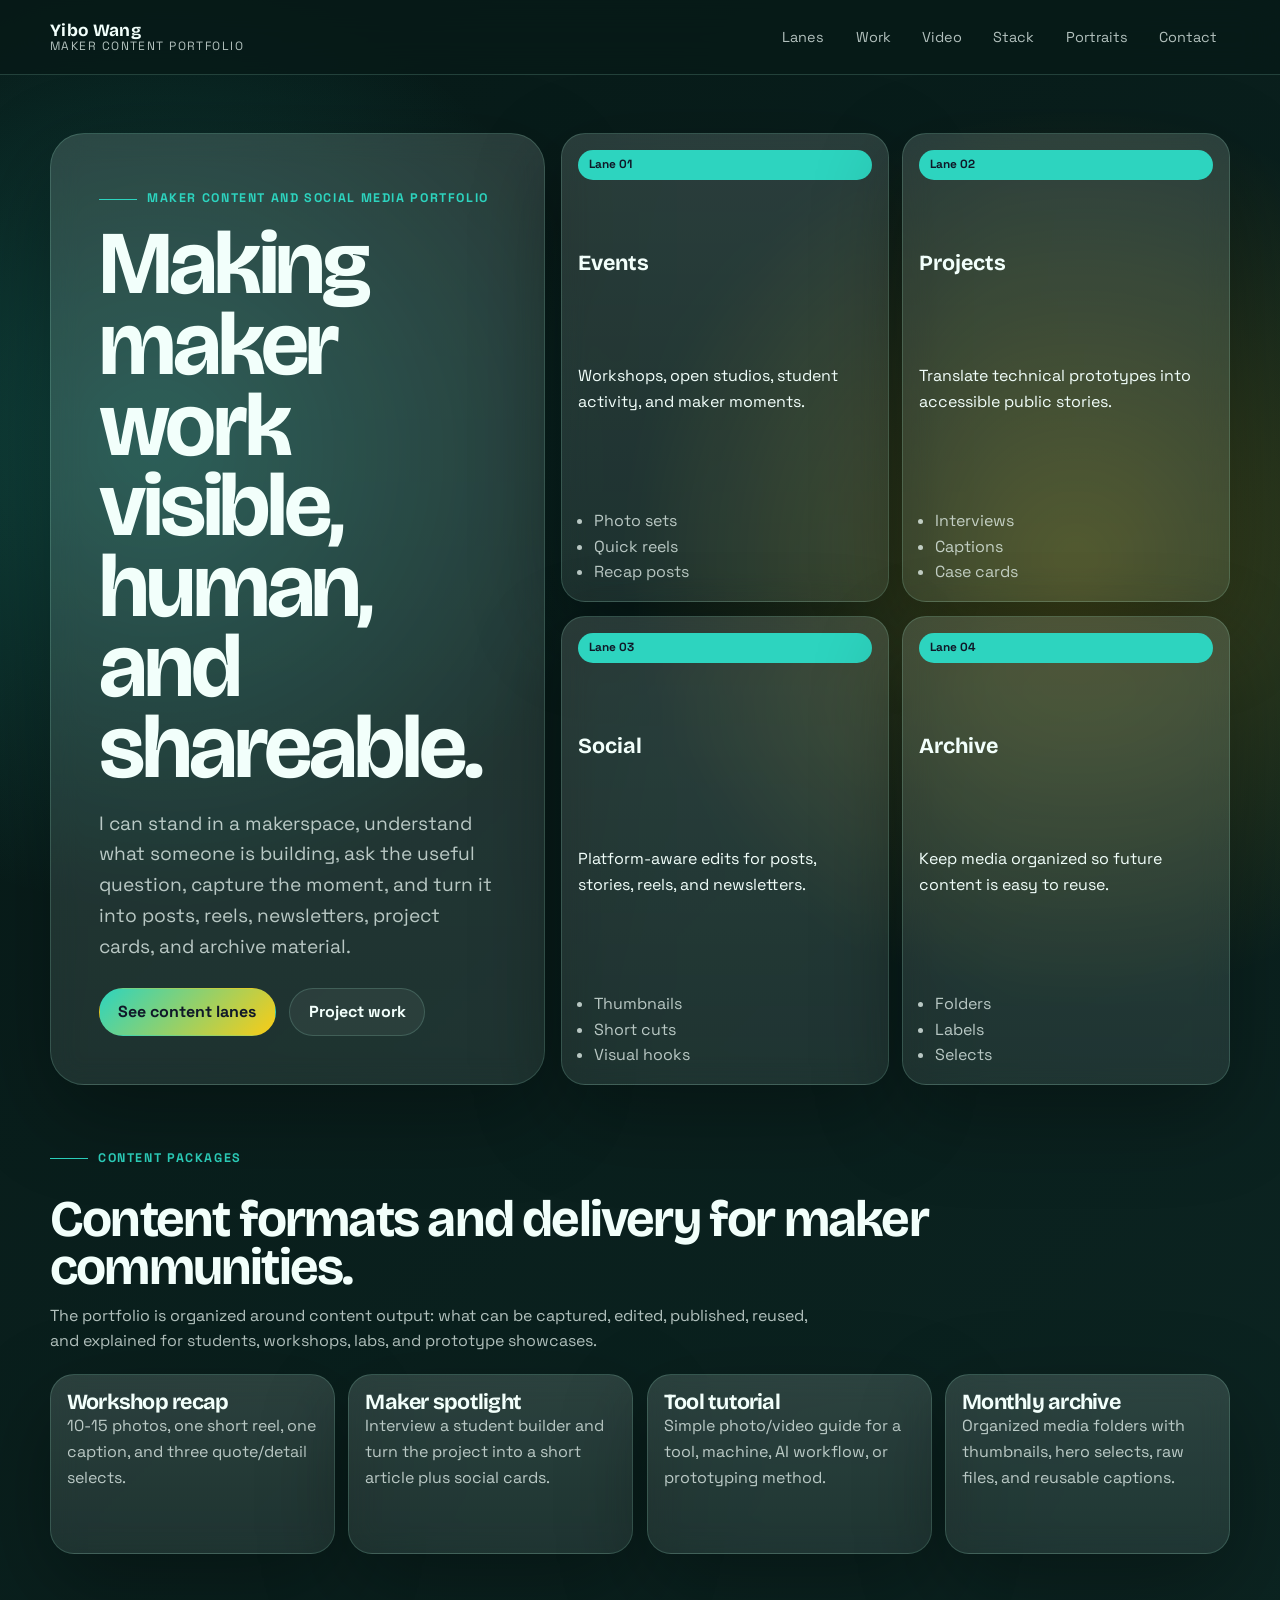
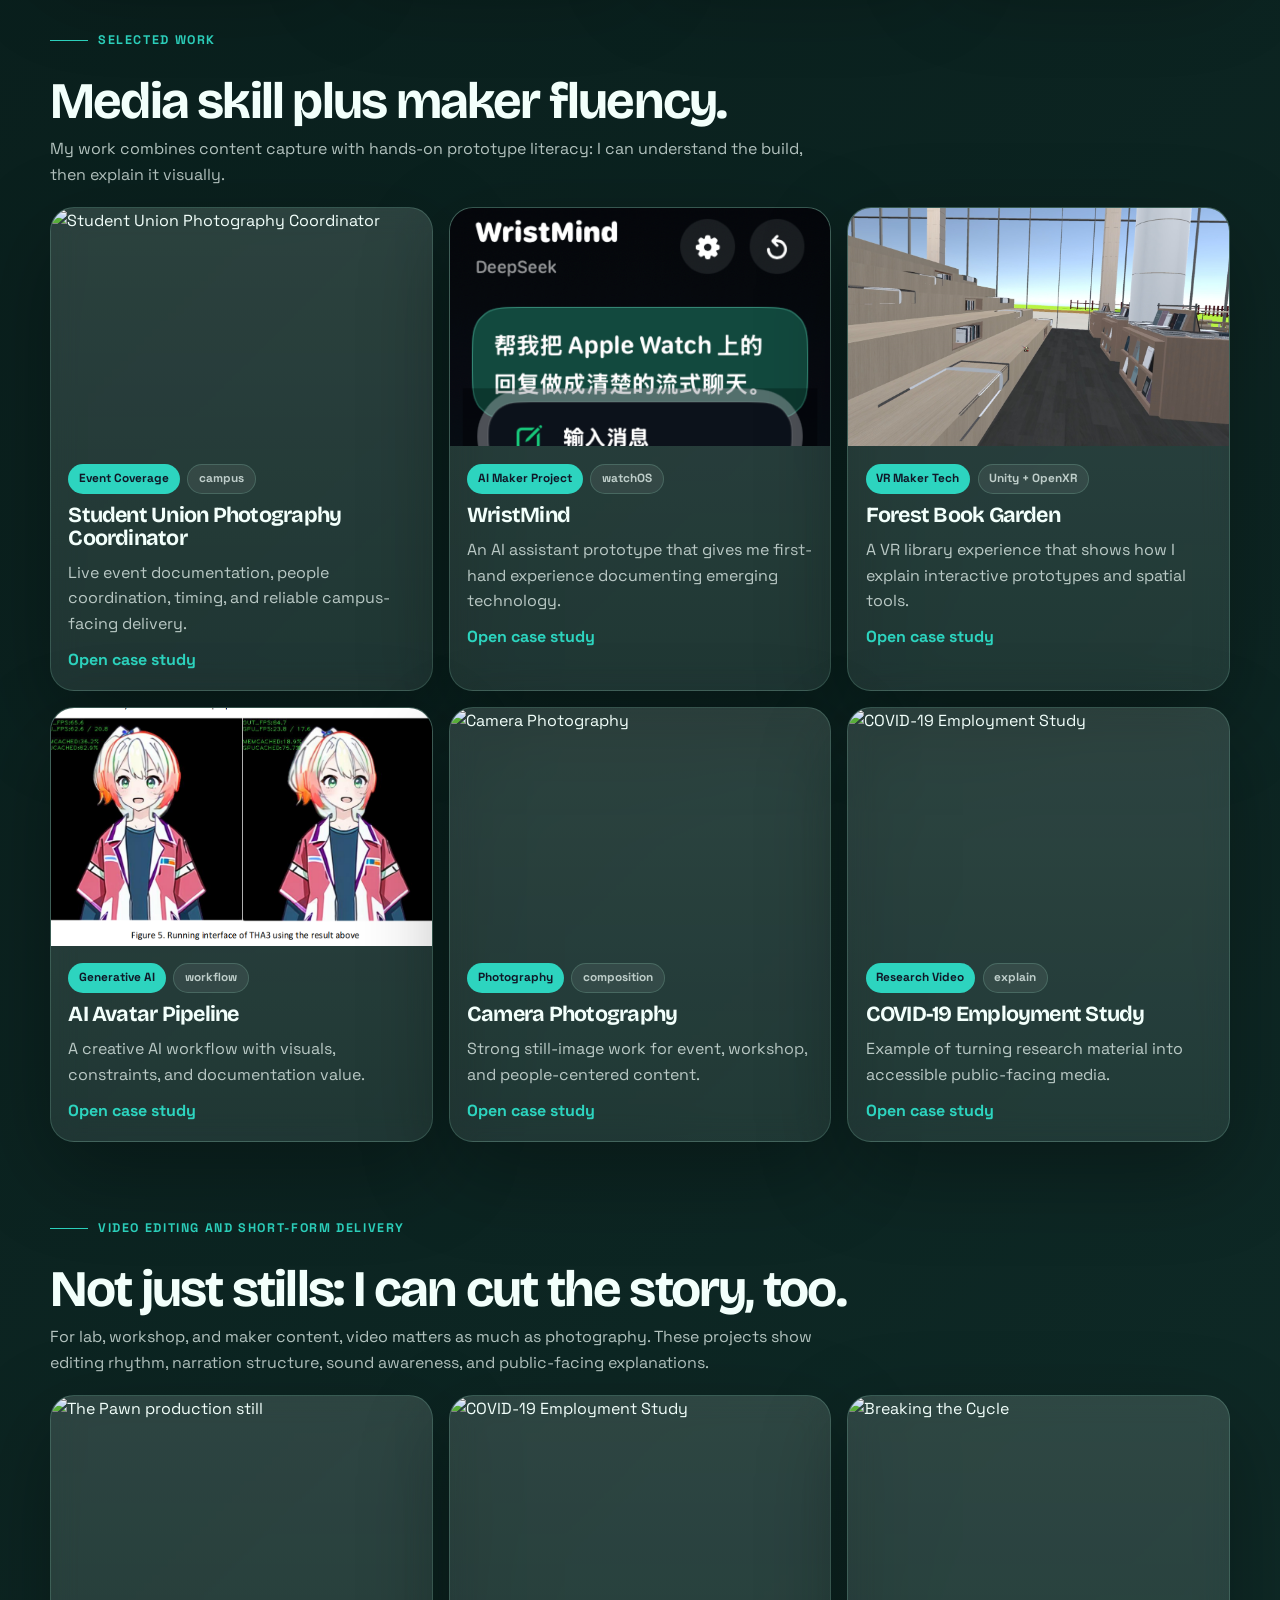
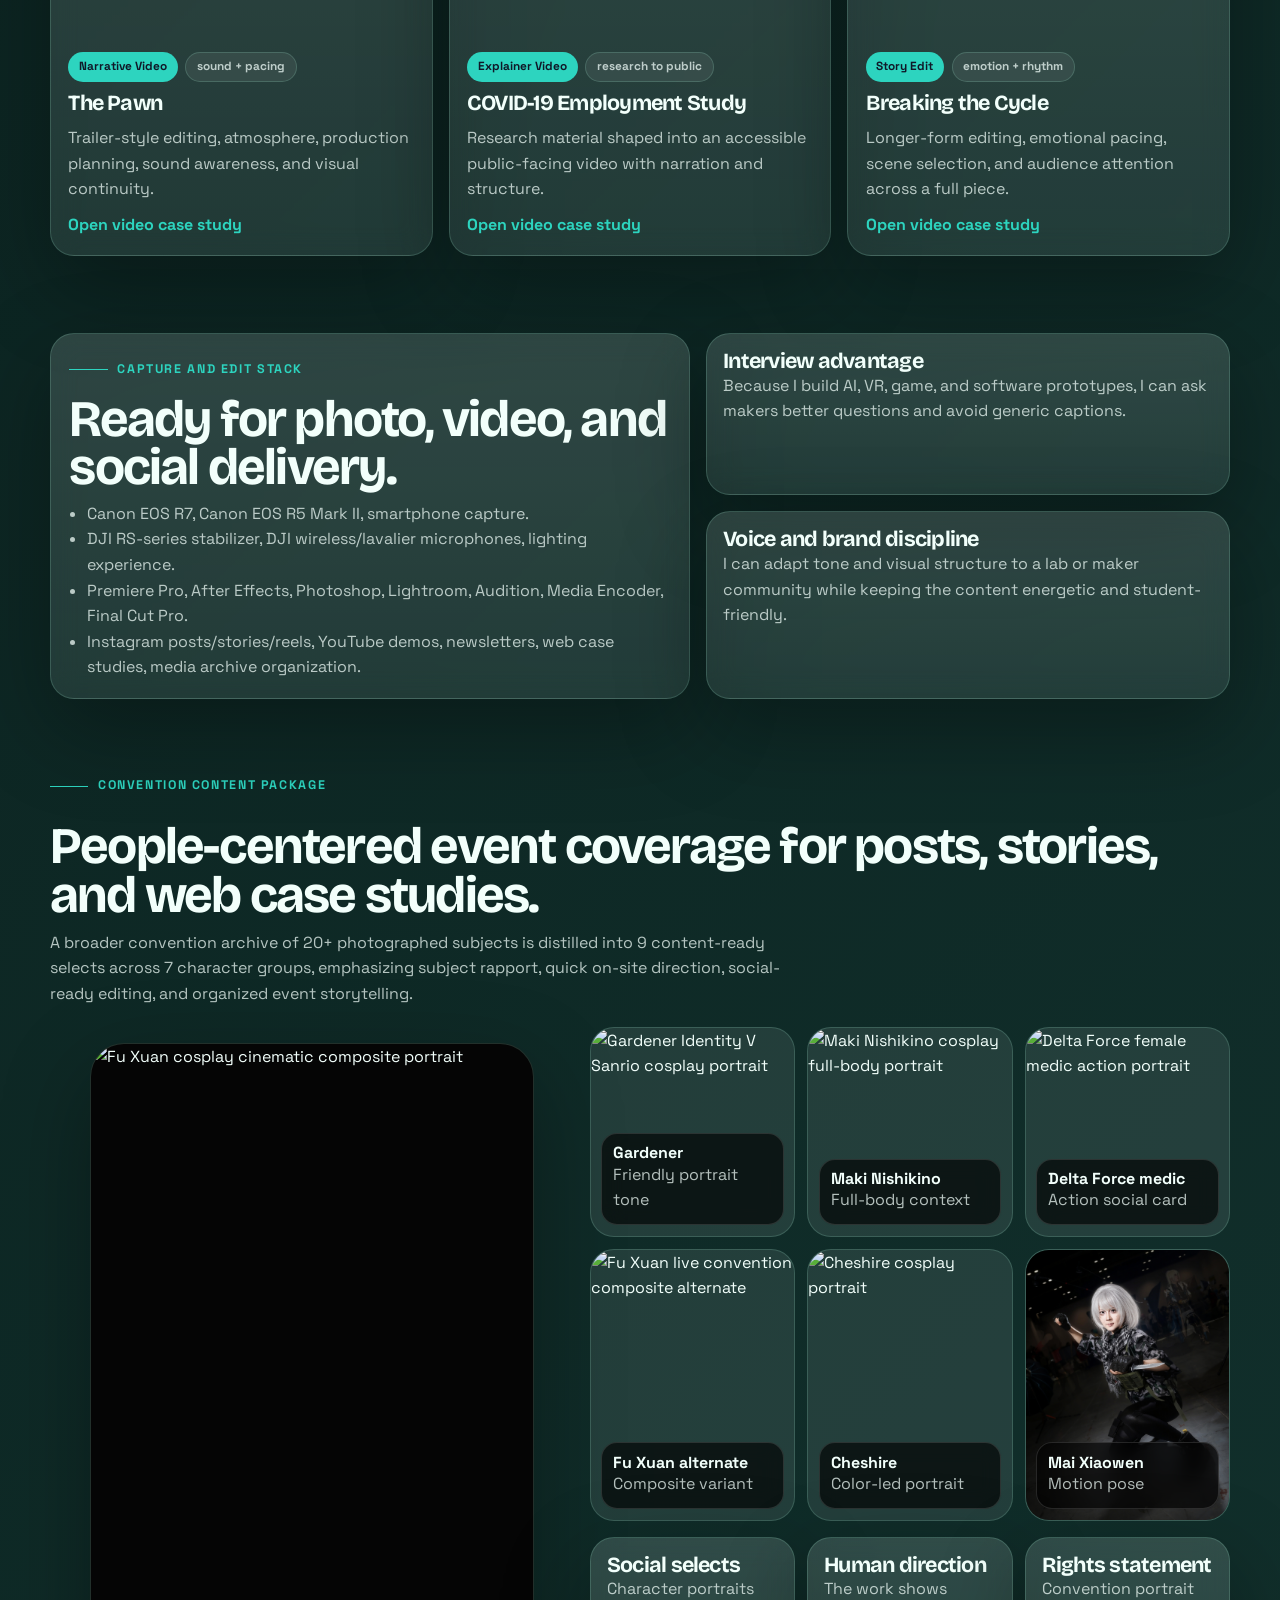
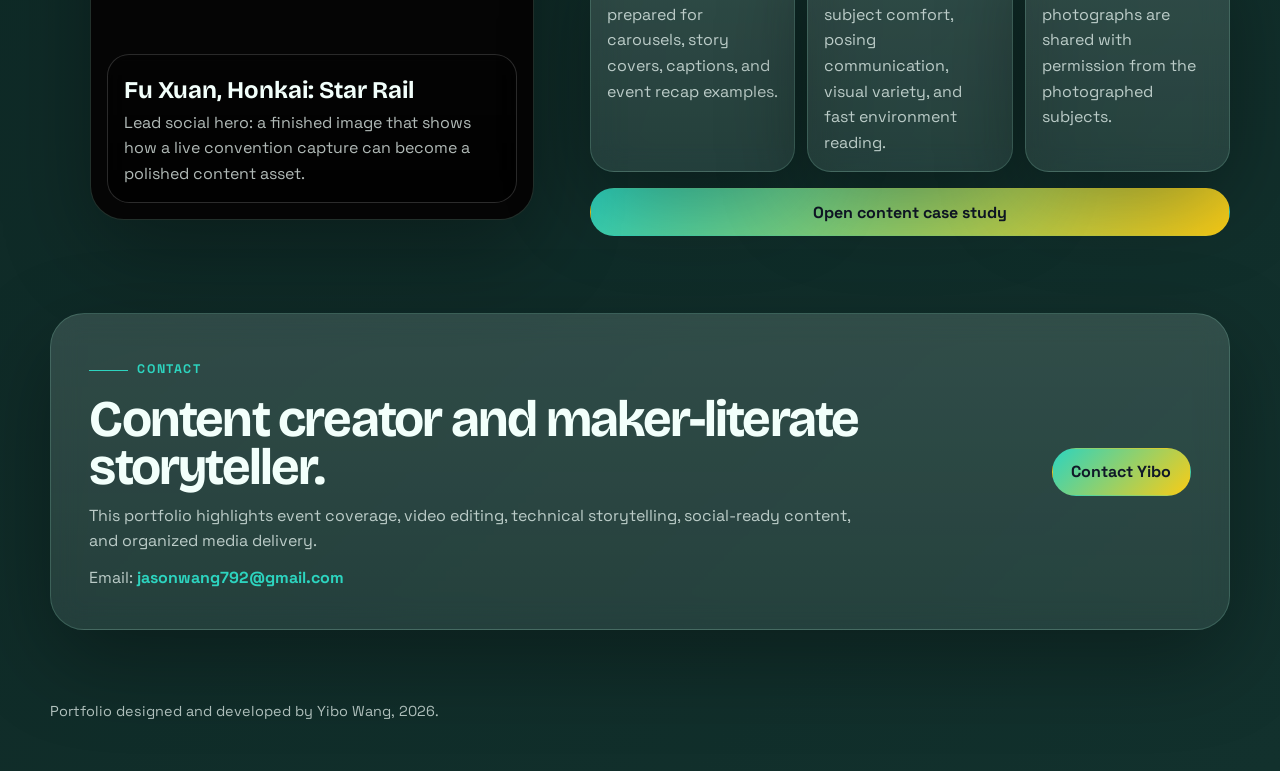
==== commit bd38905b: "Polish final portfolio copy and layout" ====
--- a/index.html
+++ b/index.html
@@ -1,9 +1,9 @@
 <!DOCTYPE html><html lang="en"><head><meta charset="UTF-8"><meta name="viewport" content="width=device-width, initial-scale=1.0"><!-- Google tag (gtag.js) --><script async src="https://www.googletagmanager.com/gtag/js?id=G-P1YFTKP2V9"></script><script>window.dataLayer=window.dataLayer||[];function gtag(){dataLayer.push(arguments);}gtag('js',new Date());gtag('config','G-P1YFTKP2V9');</script><title>Yibo Wang | Maker Content Portfolio</title><meta name="description" content="Maker content, event media, video editing, and social storytelling portfolio by Yibo Wang."><meta property="og:title" content="Yibo Wang | Maker Content Portfolio"><meta property="og:description" content="Maker content, event media, video editing, and social storytelling portfolio by Yibo Wang."><meta property="og:type" content="website"><link rel="preconnect" href="https://fonts.googleapis.com"><link rel="preconnect" href="https://fonts.gstatic.com" crossorigin><link href="https://fonts.googleapis.com/css2?family=Bricolage+Grotesque:wght@500;700;800&family=Space+Grotesk:wght@400;500;700&display=swap" rel="stylesheet"><link rel="stylesheet" href="assets/css/role-site.css"></head><body class="theme-maker"><header class="site-header"><div class="container header-row"><a class="brand" href="#top"><strong>Yibo Wang</strong><span>Maker Content Portfolio</span></a><nav class="site-nav"><ul><li><a href="#lanes">Lanes</a></li><li><a href="#features">Work</a></li><li><a href="#video">Video</a></li><li><a href="#gear">Stack</a></li><li><a href="#portraits">Portraits</a></li><li><a href="#contact">Contact</a></li></ul></nav></div></header><main id="top">
 <section class="maker-hero"><div class="container maker-board"><div class="maker-intro card"><div class="eyebrow">Maker Content and Social Media Portfolio</div><h1>Making maker work visible, human, and shareable.</h1><p class="lede">I can stand in a makerspace, understand what someone is building, ask the useful question, capture the moment, and turn it into posts, reels, newsletters, project cards, and archive material.</p><div class="actions"><a class="button" href="#lanes">See content lanes</a><a class="button-secondary" href="#features">Project work</a></div></div><div class="content-lanes"><article class="lane"><span class="tag">Lane 01</span><strong>Events</strong><p>Workshops, open studios, student activity, and maker moments.</p><ul><li>Photo sets</li><li>Quick reels</li><li>Recap posts</li></ul></article><article class="lane"><span class="tag">Lane 02</span><strong>Projects</strong><p>Translate technical prototypes into accessible public stories.</p><ul><li>Interviews</li><li>Captions</li><li>Case cards</li></ul></article><article class="lane"><span class="tag">Lane 03</span><strong>Social</strong><p>Platform-aware edits for posts, stories, reels, and newsletters.</p><ul><li>Thumbnails</li><li>Short cuts</li><li>Visual hooks</li></ul></article><article class="lane"><span class="tag">Lane 04</span><strong>Archive</strong><p>Keep media organized so future content is easy to reuse.</p><ul><li>Folders</li><li>Labels</li><li>Selects</li></ul></article></div></div></section>
-<section class="section" id="lanes"><div class="container"><div class="section-heading"><div class="eyebrow">Content packages</div><h2>What I can make for maker communities.</h2><p>This site is structured like an editorial board, not a game portfolio. The point is content output: what can be captured, posted, reused, and explained.</p></div><div class="package-grid"><article class="mini-card"><h3>Workshop recap</h3><p>10-15 photos, one short reel, one caption, and three quote/detail selects.</p></article><article class="mini-card"><h3>Maker spotlight</h3><p>Interview a student builder and turn the project into a short article plus social cards.</p></article><article class="mini-card"><h3>Tool tutorial</h3><p>Simple photo/video guide for a tool, machine, AI workflow, or prototyping method.</p></article><article class="mini-card"><h3>Monthly archive</h3><p>Organized media folders with thumbnails, hero selects, raw files, and reusable captions.</p></article></div></div></section>
-<section class="section" id="features"><div class="container"><div class="section-heading"><div class="eyebrow">Selected work</div><h2>Media skill plus maker fluency.</h2><p>My strongest fit is the combination of content capture and hands-on prototype literacy: I can understand the build, then explain it visually.</p></div><div class="maker-feature-grid"><article class="work-card"><img src="assets/images/volunteer-project1.JPG" alt="Student Union Photography Coordinator"><div class="card-body"><div class="tag-row"><span class="tag">Event Coverage</span><span class="pill">campus</span></div><h3>Student Union Photography Coordinator</h3><p>Live event documentation, people coordination, timing, and reliable campus-facing delivery.</p><a class="project-link" href="projects/volunteer-project1.html">Open case study</a></div></article><article class="work-card"><img src="assets/images/wristmind/conversation.png" alt="WristMind Apple Watch conversation screenshot"><div class="card-body"><div class="tag-row"><span class="tag">AI Maker Project</span><span class="pill">watchOS</span></div><h3>WristMind</h3><p>An AI assistant prototype that gives me first-hand experience documenting emerging technology.</p><a class="project-link" href="projects/wristmind.html">Open case study</a></div></article><article class="work-card"><img src="assets/images/game-project1.png" alt="Forest Book Garden"><div class="card-body"><div class="tag-row"><span class="tag">VR Maker Tech</span><span class="pill">Unity + OpenXR</span></div><h3>Forest Book Garden</h3><p>A VR library experience that shows how I explain interactive prototypes and spatial tools.</p><a class="project-link" href="projects/game-project1.html">Open case study</a></div></article><article class="work-card"><img src="assets/images/research-project2.png" alt="AI Avatar Pipeline"><div class="card-body"><div class="tag-row"><span class="tag">Generative AI</span><span class="pill">workflow</span></div><h3>AI Avatar Pipeline</h3><p>A creative AI workflow with visuals, constraints, and documentation value.</p><a class="project-link" href="projects/research-project2.html">Open case study</a></div></article><article class="work-card"><img src="assets/images/photography-project1.JPG" alt="Camera Photography"><div class="card-body"><div class="tag-row"><span class="tag">Photography</span><span class="pill">composition</span></div><h3>Camera Photography</h3><p>Strong still-image proof for event, workshop, and people-centered content.</p><a class="project-link" href="projects/photography-project1.html">Open case study</a></div></article><article class="work-card"><img src="assets/images/video-project2.png" alt="COVID-19 Employment Study"><div class="card-body"><div class="tag-row"><span class="tag">Research Video</span><span class="pill">explain</span></div><h3>COVID-19 Employment Study</h3><p>Example of turning research material into accessible public-facing media.</p><a class="project-link" href="projects/video-project2.html">Open case study</a></div></article></div></div></section>
+<section class="section" id="lanes"><div class="container"><div class="section-heading"><div class="eyebrow">Content packages</div><h2>Content formats and delivery for maker communities.</h2><p>The portfolio is organized around content output: what can be captured, edited, published, reused, and explained for students, workshops, labs, and prototype showcases.</p></div><div class="package-grid"><article class="mini-card"><h3>Workshop recap</h3><p>10-15 photos, one short reel, one caption, and three quote/detail selects.</p></article><article class="mini-card"><h3>Maker spotlight</h3><p>Interview a student builder and turn the project into a short article plus social cards.</p></article><article class="mini-card"><h3>Tool tutorial</h3><p>Simple photo/video guide for a tool, machine, AI workflow, or prototyping method.</p></article><article class="mini-card"><h3>Monthly archive</h3><p>Organized media folders with thumbnails, hero selects, raw files, and reusable captions.</p></article></div></div></section>
+<section class="section" id="features"><div class="container"><div class="section-heading"><div class="eyebrow">Selected work</div><h2>Media skill plus maker fluency.</h2><p>My work combines content capture with hands-on prototype literacy: I can understand the build, then explain it visually.</p></div><div class="maker-feature-grid"><article class="work-card"><img src="assets/images/volunteer-project1.JPG" alt="Student Union Photography Coordinator"><div class="card-body"><div class="tag-row"><span class="tag">Event Coverage</span><span class="pill">campus</span></div><h3>Student Union Photography Coordinator</h3><p>Live event documentation, people coordination, timing, and reliable campus-facing delivery.</p><a class="project-link" href="projects/volunteer-project1.html">Open case study</a></div></article><article class="work-card"><img src="assets/images/wristmind/conversation.png" alt="WristMind Apple Watch conversation screenshot"><div class="card-body"><div class="tag-row"><span class="tag">AI Maker Project</span><span class="pill">watchOS</span></div><h3>WristMind</h3><p>An AI assistant prototype that gives me first-hand experience documenting emerging technology.</p><a class="project-link" href="projects/wristmind.html">Open case study</a></div></article><article class="work-card"><img src="assets/images/game-project1.png" alt="Forest Book Garden"><div class="card-body"><div class="tag-row"><span class="tag">VR Maker Tech</span><span class="pill">Unity + OpenXR</span></div><h3>Forest Book Garden</h3><p>A VR library experience that shows how I explain interactive prototypes and spatial tools.</p><a class="project-link" href="projects/game-project1.html">Open case study</a></div></article><article class="work-card"><img src="assets/images/research-project2.png" alt="AI Avatar Pipeline"><div class="card-body"><div class="tag-row"><span class="tag">Generative AI</span><span class="pill">workflow</span></div><h3>AI Avatar Pipeline</h3><p>A creative AI workflow with visuals, constraints, and documentation value.</p><a class="project-link" href="projects/research-project2.html">Open case study</a></div></article><article class="work-card"><img src="assets/images/photography-project1.JPG" alt="Camera Photography"><div class="card-body"><div class="tag-row"><span class="tag">Photography</span><span class="pill">composition</span></div><h3>Camera Photography</h3><p>Strong still-image work for event, workshop, and people-centered content.</p><a class="project-link" href="projects/photography-project1.html">Open case study</a></div></article><article class="work-card"><img src="assets/images/video-project2.png" alt="COVID-19 Employment Study"><div class="card-body"><div class="tag-row"><span class="tag">Research Video</span><span class="pill">explain</span></div><h3>COVID-19 Employment Study</h3><p>Example of turning research material into accessible public-facing media.</p><a class="project-link" href="projects/video-project2.html">Open case study</a></div></article></div></div></section>
 <section class="section" id="video"><div class="container"><div class="section-heading"><div class="eyebrow">Video editing and short-form delivery</div><h2>Not just stills: I can cut the story, too.</h2><p>For lab, workshop, and maker content, video matters as much as photography. These projects show editing rhythm, narration structure, sound awareness, and public-facing explanations.</p></div><div class="maker-feature-grid"><article class="work-card"><img src="assets/images/video-project1.jpg" alt="The Pawn production still"><div class="card-body"><div class="tag-row"><span class="tag">Narrative Video</span><span class="pill">sound + pacing</span></div><h3>The Pawn</h3><p>Trailer-style editing, atmosphere, production planning, sound awareness, and visual continuity.</p><a class="project-link" href="projects/video-project1.html">Open video case study</a></div></article><article class="work-card"><img src="assets/images/video-project2.png" alt="COVID-19 Employment Study"><div class="card-body"><div class="tag-row"><span class="tag">Explainer Video</span><span class="pill">research to public</span></div><h3>COVID-19 Employment Study</h3><p>Research material shaped into an accessible public-facing video with narration and structure.</p><a class="project-link" href="projects/video-project2.html">Open video case study</a></div></article><article class="work-card"><img src="assets/images/video-project4.png" alt="Breaking the Cycle"><div class="card-body"><div class="tag-row"><span class="tag">Story Edit</span><span class="pill">emotion + rhythm</span></div><h3>Breaking the Cycle</h3><p>Longer-form editing, emotional pacing, scene selection, and audience attention across a full piece.</p><a class="project-link" href="projects/video-project4.html">Open video case study</a></div></article></div></div></section>
 <section class="section" id="gear"><div class="container editorial-grid"><div class="gear-card"><div class="eyebrow">Capture and edit stack</div><h2>Ready for photo, video, and social delivery.</h2><ul><li>Canon EOS R7, Canon EOS R5 Mark II, smartphone capture.</li><li>DJI RS-series stabilizer, DJI wireless/lavalier microphones, lighting experience.</li><li>Premiere Pro, After Effects, Photoshop, Lightroom, Audition, Media Encoder, Final Cut Pro.</li><li>Instagram posts/stories/reels, YouTube demos, newsletters, web case studies, media archive organization.</li></ul></div><div class="editorial-stack"><article class="mini-card"><h3>Interview advantage</h3><p>Because I build AI, VR, game, and software prototypes, I can ask makers better questions and avoid generic captions.</p></article><article class="mini-card"><h3>Voice and brand discipline</h3><p>I can adapt tone and visual structure to a lab or maker community while keeping the content energetic and student-friendly.</p></article></div></div></section>
-<section class="section" id="portraits"><div class="container"><div class="section-heading"><div class="eyebrow">Convention content package</div><h2>People-centered event coverage that can become posts, stories, and portfolio case studies.</h2><p>The portrait set is framed as event content: subject rapport, quick on-site direction, social-ready selects, and polished editing that can translate to workshops, maker spotlights, and student events.</p></div><div class="convention-showcase"><figure class="convention-hero"><img src="assets/images/convention/fuxuan-hero.jpg" alt="Fu Xuan cosplay cinematic composite portrait"><figcaption><strong>Fu Xuan, Honkai: Star Rail</strong><span>Lead social hero: a finished image that shows how a live convention capture can become a polished content asset.</span></figcaption></figure><div class="convention-copy"><div class="convention-grid"><a class="convention-card" href="projects/convention-portraits.html"><img src="assets/images/convention/gardener-sanrio.JPG" alt="Gardener Identity V Sanrio cosplay portrait"><figcaption><strong>Gardener</strong><span>Friendly portrait tone</span></figcaption></a><a class="convention-card" href="projects/convention-portraits.html"><img src="assets/images/convention/maki-nishikino.JPG" alt="Maki Nishikino cosplay full-body portrait"><figcaption><strong>Maki Nishikino</strong><span>Full-body context</span></figcaption></a><a class="convention-card" href="projects/convention-portraits.html"><img src="assets/images/convention/delta-medic-close.jpg" alt="Delta Force female medic action portrait"><figcaption><strong>Delta Force medic</strong><span>Action social card</span></figcaption></a><a class="convention-card" href="projects/convention-portraits.html"><img src="assets/images/convention/fuxuan-composite.png" alt="Fu Xuan live convention composite alternate"><figcaption><strong>Fu Xuan alternate</strong><span>Composite variant</span></figcaption></a><a class="convention-card" href="projects/convention-portraits.html"><img src="assets/images/convention/cheshire.jpg" alt="Cheshire cosplay portrait"><figcaption><strong>Cheshire</strong><span>Color-led portrait</span></figcaption></a><a class="convention-card" href="projects/convention-portraits.html"><img src="assets/images/convention/mai-xiaowen-knife.jpg" alt="Mai Xiaowen tactical knife pose portrait"><figcaption><strong>Mai Xiaowen</strong><span>Motion pose</span></figcaption></a></div><div class="convention-meta"><article class="mini-card"><h3>Social selects</h3><p>Each character can become a carousel, story cover, short caption, or maker-style event recap example.</p></article><article class="mini-card"><h3>Human direction</h3><p>The work shows subject comfort, posing communication, visual variety, and fast environment reading.</p></article><article class="mini-card"><h3>Rights statement</h3><p>Convention portrait photographs are shared with permission from the photographed subjects.</p></article></div><a class="button" href="projects/convention-portraits.html">Open content case study</a></div></div></div></section>
+<section class="section" id="portraits"><div class="container"><div class="section-heading"><div class="eyebrow">Convention content package</div><h2>People-centered event coverage for posts, stories, and web case studies.</h2><p>A broader convention archive of 20+ photographed subjects is distilled into 9 content-ready selects across 7 character groups, emphasizing subject rapport, quick on-site direction, social-ready editing, and organized event storytelling.</p></div><div class="convention-showcase"><figure class="convention-hero"><img src="assets/images/convention/fuxuan-hero.jpg" alt="Fu Xuan cosplay cinematic composite portrait"><figcaption><strong>Fu Xuan, Honkai: Star Rail</strong><span>Lead social hero: a finished image that shows how a live convention capture can become a polished content asset.</span></figcaption></figure><div class="convention-copy"><div class="convention-grid"><a class="convention-card" href="projects/convention-portraits.html"><img src="assets/images/convention/gardener-sanrio.JPG" alt="Gardener Identity V Sanrio cosplay portrait"><figcaption><strong>Gardener</strong><span>Friendly portrait tone</span></figcaption></a><a class="convention-card" href="projects/convention-portraits.html"><img src="assets/images/convention/maki-nishikino.JPG" alt="Maki Nishikino cosplay full-body portrait"><figcaption><strong>Maki Nishikino</strong><span>Full-body context</span></figcaption></a><a class="convention-card" href="projects/convention-portraits.html"><img src="assets/images/convention/delta-medic-close.jpg" alt="Delta Force female medic action portrait"><figcaption><strong>Delta Force medic</strong><span>Action social card</span></figcaption></a><a class="convention-card" href="projects/convention-portraits.html"><img src="assets/images/convention/fuxuan-composite.png" alt="Fu Xuan live convention composite alternate"><figcaption><strong>Fu Xuan alternate</strong><span>Composite variant</span></figcaption></a><a class="convention-card" href="projects/convention-portraits.html"><img src="assets/images/convention/cheshire.jpg" alt="Cheshire cosplay portrait"><figcaption><strong>Cheshire</strong><span>Color-led portrait</span></figcaption></a><a class="convention-card" href="projects/convention-portraits.html"><img src="assets/images/convention/mai-xiaowen-knife.jpg" alt="Mai Xiaowen tactical knife pose portrait"><figcaption><strong>Mai Xiaowen</strong><span>Motion pose</span></figcaption></a></div><div class="convention-meta"><article class="mini-card"><h3>Social selects</h3><p>Character portraits prepared for carousels, story covers, captions, and event recap examples.</p></article><article class="mini-card"><h3>Human direction</h3><p>The work shows subject comfort, posing communication, visual variety, and fast environment reading.</p></article><article class="mini-card"><h3>Rights statement</h3><p>Convention portrait photographs are shared with permission from the photographed subjects.</p></article></div><a class="button" href="projects/convention-portraits.html">Open content case study</a></div></div></div></section>
 <section class="section" id="contact"><div class="container contact-card card"><div><div class="eyebrow">Contact</div><h2>Content creator and maker-literate storyteller.</h2><p>This portfolio highlights event coverage, video editing, technical storytelling, social-ready content, and organized media delivery.</p><p>Email: <a class="project-link" href="mailto:jasonwang792@gmail.com">jasonwang792@gmail.com</a></p></div><a class="button" href="mailto:jasonwang792@gmail.com">Contact Yibo</a></div></section>
 </main><footer class="footer"><div class="container">Portfolio designed and developed by Yibo Wang, 2026.</div></footer></body></html>
--- a/assets/css/role-site.css
+++ b/assets/css/role-site.css
@@ -28,10 +28,12 @@
 .cinema-hero{padding:3.2rem 0 1.5rem}.cinema-frame{border-radius:42px;overflow:hidden;position:relative;min-height:620px;display:grid;grid-template-rows:1fr auto;background:#070403;box-shadow:var(--shadow)}.cinema-frame:before,.cinema-frame:after{content:'';position:absolute;left:0;right:0;height:36px;background:repeating-linear-gradient(90deg,rgba(255,255,255,.18) 0 34px,transparent 34px 58px);z-index:2}.cinema-frame:before{top:0}.cinema-frame:after{bottom:0}.cinema-image{position:absolute;inset:0;width:100%;height:100%;object-fit:cover;opacity:.56}.cinema-copy{position:relative;z-index:3;align-self:end;padding:clamp(2rem,5vw,4rem);max-width:850px}.cinema-copy h1{max-width:11ch;text-shadow:0 16px 45px rgba(0,0,0,.55)}.reel-strip{position:relative;z-index:3;display:grid;grid-template-columns:repeat(4,1fr);gap:.6rem;padding:0 clamp(1rem,3vw,2rem) 2rem}.reel-strip a{display:grid;text-decoration:none;border:1px solid var(--line);border-radius:18px;overflow:hidden;background:rgba(0,0,0,.38)}.reel-strip img{aspect-ratio:16/9;object-fit:cover}.reel-strip span{padding:.65rem;font-weight:800}.lead-layout{display:grid;grid-template-columns:minmax(0,1.35fr) minmax(280px,.65fr);gap:1rem}.lead-layout .work-card:first-child img{aspect-ratio:16/9}.production-board{display:grid;grid-template-columns:repeat(3,1fr);gap:1rem}.gear-card{border-radius:var(--radius-lg);padding:1.15rem}.gear-card ul{margin:.6rem 0 0;padding-left:1.1rem;color:var(--muted)}.portrait-stage{display:grid;grid-template-columns:.72fr 1.28fr;gap:1rem;align-items:stretch}.convention-showcase{display:grid;grid-template-columns:minmax(0,.9fr) minmax(0,1.1fr);gap:1rem;align-items:stretch}.convention-hero{position:relative;min-height:540px;border-radius:var(--radius-xl);overflow:hidden;border:1px solid var(--line);box-shadow:var(--shadow);background:#050505}.convention-hero img{width:100%;height:100%;object-fit:cover}.convention-hero figcaption{position:absolute;left:1rem;right:1rem;bottom:1rem;padding:1rem;border-radius:22px;background:linear-gradient(180deg,rgba(0,0,0,.18),rgba(0,0,0,.72));border:1px solid rgba(255,255,255,.16);backdrop-filter:blur(12px)}.convention-hero strong{display:block;font-family:'Bricolage Grotesque';font-size:1.5rem}.convention-hero span,.convention-card span,.convention-note{color:var(--muted)}.convention-copy{display:grid;gap:1rem}.convention-grid{display:grid;grid-template-columns:repeat(3,minmax(0,1fr));gap:.75rem}.convention-card{position:relative;overflow:hidden;min-height:210px;border-radius:var(--radius-lg);border:1px solid var(--line);background:var(--surface);text-decoration:none}.convention-card img{width:100%;height:100%;object-fit:cover;transition:transform .35s ease}.convention-card:hover img{transform:scale(1.04)}.convention-card figcaption{position:absolute;inset:auto .65rem .65rem .65rem;padding:.7rem;border-radius:16px;background:rgba(0,0,0,.64);border:1px solid rgba(255,255,255,.13);backdrop-filter:blur(10px)}.convention-card strong{display:block;line-height:1.05}.convention-meta{display:grid;grid-template-columns:repeat(3,minmax(0,1fr));gap:.75rem}.convention-meta .mini-card{min-height:150px}.convention-note{padding:.9rem;border:1px solid var(--line);border-radius:var(--radius-lg);background:rgba(255,255,255,.06)}
 
 /* Maker layout */
-.maker-hero{padding:3.6rem 0 1.6rem}.maker-board{display:grid;grid-template-columns:.85fr 1.15fr;gap:1rem}.maker-intro{border-radius:var(--radius-xl);padding:clamp(1.7rem,4vw,3rem)}.content-lanes{display:grid;grid-template-columns:repeat(2,1fr);gap:.85rem}.lane{border-radius:var(--radius-lg);padding:1rem;min-height:210px;display:grid;align-content:space-between}.lane strong{font-family:'Bricolage Grotesque';font-size:1.35rem}.lane ul{margin:.7rem 0 0;padding-left:1rem;color:var(--muted)}.editorial-grid{display:grid;grid-template-columns:1.1fr .9fr;gap:1rem}.editorial-stack{display:grid;gap:1rem}.package-grid{display:grid;grid-template-columns:repeat(4,1fr);gap:.85rem}.package-grid .mini-card{min-height:180px}.maker-feature-grid{display:grid;grid-template-columns:repeat(6,1fr);gap:1rem}.maker-feature-grid .work-card:nth-child(1){grid-column:span 3}.maker-feature-grid .work-card:nth-child(2){grid-column:span 3}.maker-feature-grid .work-card{grid-column:span 2}
+.maker-hero{padding:3.6rem 0 1.6rem}.maker-board{display:grid;grid-template-columns:.85fr 1.15fr;gap:1rem}.maker-intro{border-radius:var(--radius-xl);padding:clamp(1.7rem,4vw,3rem)}.content-lanes{display:grid;grid-template-columns:repeat(2,1fr);gap:.85rem}.lane{border-radius:var(--radius-lg);padding:1rem;min-height:210px;display:grid;align-content:space-between}.lane strong{font-family:'Bricolage Grotesque';font-size:1.35rem}.lane ul{margin:.7rem 0 0;padding-left:1rem;color:var(--muted)}.editorial-grid{display:grid;grid-template-columns:1.1fr .9fr;gap:1rem}.editorial-stack{display:grid;gap:1rem}.package-grid{display:grid;grid-template-columns:repeat(4,1fr);gap:.85rem}.package-grid .mini-card{min-height:180px}.maker-feature-grid{display:grid;grid-template-columns:repeat(3,minmax(0,1fr));gap:1rem}.maker-feature-grid .work-card{min-width:0}
 
 /* Athletics layout */
-.athletics-hero{padding:3.4rem 0 1.7rem}.scoreboard{border-radius:28px;overflow:hidden;background:#00103a;border:1px solid var(--line);box-shadow:var(--shadow)}.score-top{display:grid;grid-template-columns:1fr auto 1fr;align-items:center;gap:1rem;padding:1rem 1.25rem;background:rgba(255,255,255,.1);border-bottom:1px solid var(--line);font-weight:900;letter-spacing:.12em;text-transform:uppercase}.score-number{font-family:'Bricolage Grotesque';font-size:clamp(2.8rem,8vw,7rem);line-height:.85}.score-body{display:grid;grid-template-columns:minmax(0,1fr) minmax(300px,.76fr);gap:1rem;padding:clamp(1.4rem,4vw,2.5rem)}.score-body h1{max-width:12ch}.score-card{border-radius:var(--radius-lg);padding:1rem;background:rgba(255,255,255,.1);border:1px solid var(--line)}.motion-board{display:grid;grid-template-columns:1.2fr .8fr;gap:1rem}.motion-board .work-card:first-child img{aspect-ratio:16/8}.support-grid{display:grid;grid-template-columns:repeat(5,1fr);gap:.75rem}.support-grid .mini-card{min-height:170px}.action-stack{display:grid;gap:1rem}.action-stack .work-card{display:grid;grid-template-columns:220px 1fr}.action-stack .work-card img{height:100%;aspect-ratio:auto}
+.athletics-hero{padding:3.4rem 0 1.7rem}.scoreboard{border-radius:28px;overflow:hidden;background:#00103a;border:1px solid var(--line);box-shadow:var(--shadow)}.score-top{display:grid;grid-template-columns:1fr auto 1fr;align-items:center;gap:1rem;padding:1rem 1.25rem;background:rgba(255,255,255,.1);border-bottom:1px solid var(--line);font-weight:900;letter-spacing:.12em;text-transform:uppercase}.score-number{display:block;max-width:100%;font-family:'Bricolage Grotesque';font-size:clamp(2.45rem,4.2vw,4.8rem);line-height:.85;letter-spacing:-.06em;white-space:nowrap}.score-body{display:grid;grid-template-columns:minmax(0,1fr) minmax(300px,.76fr);gap:1rem;padding:clamp(1.4rem,4vw,2.5rem)}.score-body h1{max-width:12ch}.score-card{min-width:0;overflow:hidden;border-radius:var(--radius-lg);padding:1rem;background:rgba(255,255,255,.1);border:1px solid var(--line)}.motion-board{display:grid;grid-template-columns:1.2fr .8fr;gap:1rem}.motion-board .work-card:first-child img{aspect-ratio:16/8}.support-grid{display:grid;grid-template-columns:repeat(5,1fr);gap:.75rem}.support-grid .mini-card{min-height:170px}.action-stack{display:grid;gap:1rem}.action-stack .work-card{display:grid;grid-template-columns:220px 1fr}.action-stack .work-card img{height:100%;aspect-ratio:auto}
+
+@media(max-width:1180px) and (min-width:981px){.score-body{grid-template-columns:1fr}.score-body .grid-2{grid-template-columns:repeat(4,minmax(0,1fr))}.score-number{font-size:clamp(2.2rem,4.6vw,4rem)}}
 
 @media(max-width:980px){.ai-hero-grid,.toolkit-grid,.lead-layout,.portrait-stage,.convention-showcase,.maker-board,.editorial-grid,.score-body,.motion-board{grid-template-columns:1fr}.grid-2,.grid-3,.grid-4,.production-board,.package-grid,.support-grid,.content-lanes,.convention-grid,.convention-meta{grid-template-columns:1fr}.matrix-row{grid-template-columns:1fr}.matrix-row>*{border-left:0;border-top:1px solid var(--line)}.matrix-row>*:first-child{border-top:0}.reel-strip{grid-template-columns:1fr 1fr}.maker-feature-grid,.maker-feature-grid .work-card{display:grid;grid-template-columns:1fr;grid-column:auto}.action-stack .work-card{grid-template-columns:1fr}.site-nav ul{display:none}.contact-card{grid-template-columns:1fr}.cinema-frame{min-height:560px}.score-top{grid-template-columns:1fr;text-align:center}.convention-hero{min-height:460px}}
 @media(max-width:640px){.reel-strip{grid-template-columns:1fr}.cinema-copy{padding-top:5rem}.cinema-frame{min-height:680px}}
